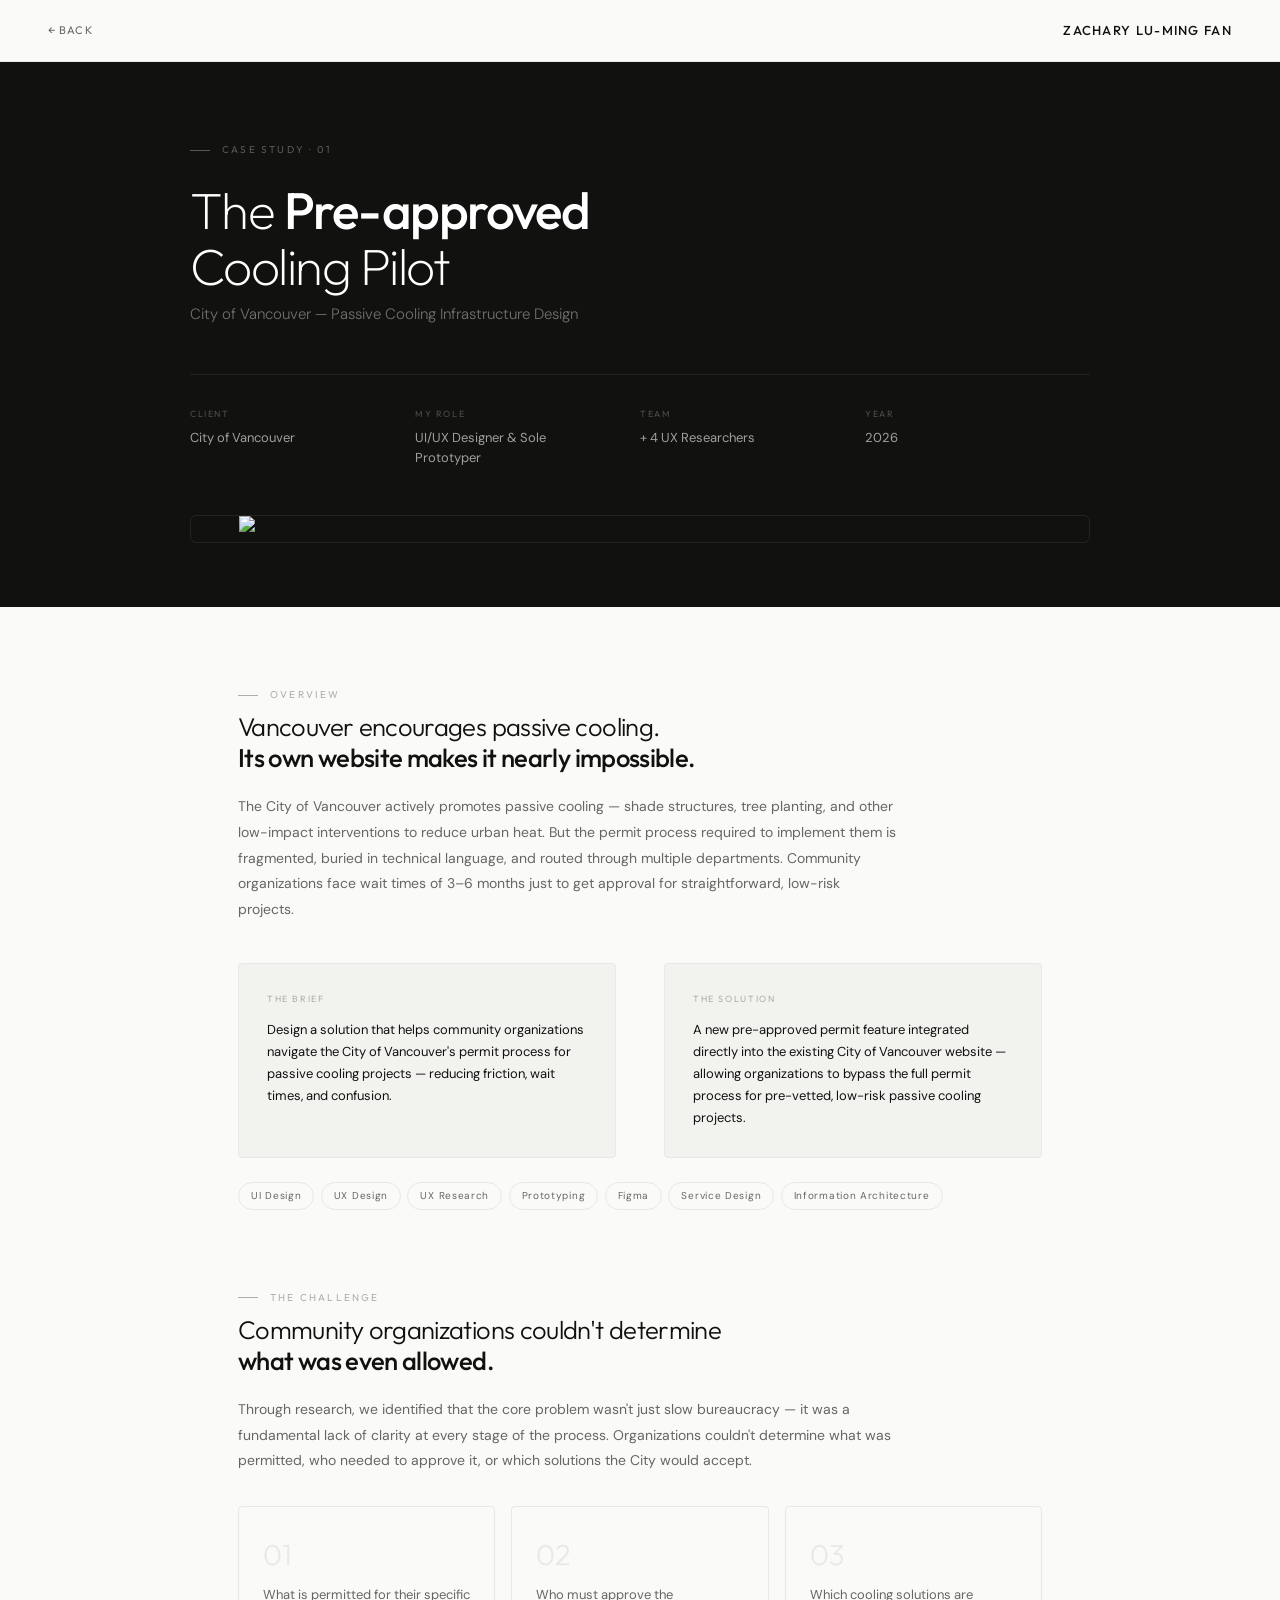
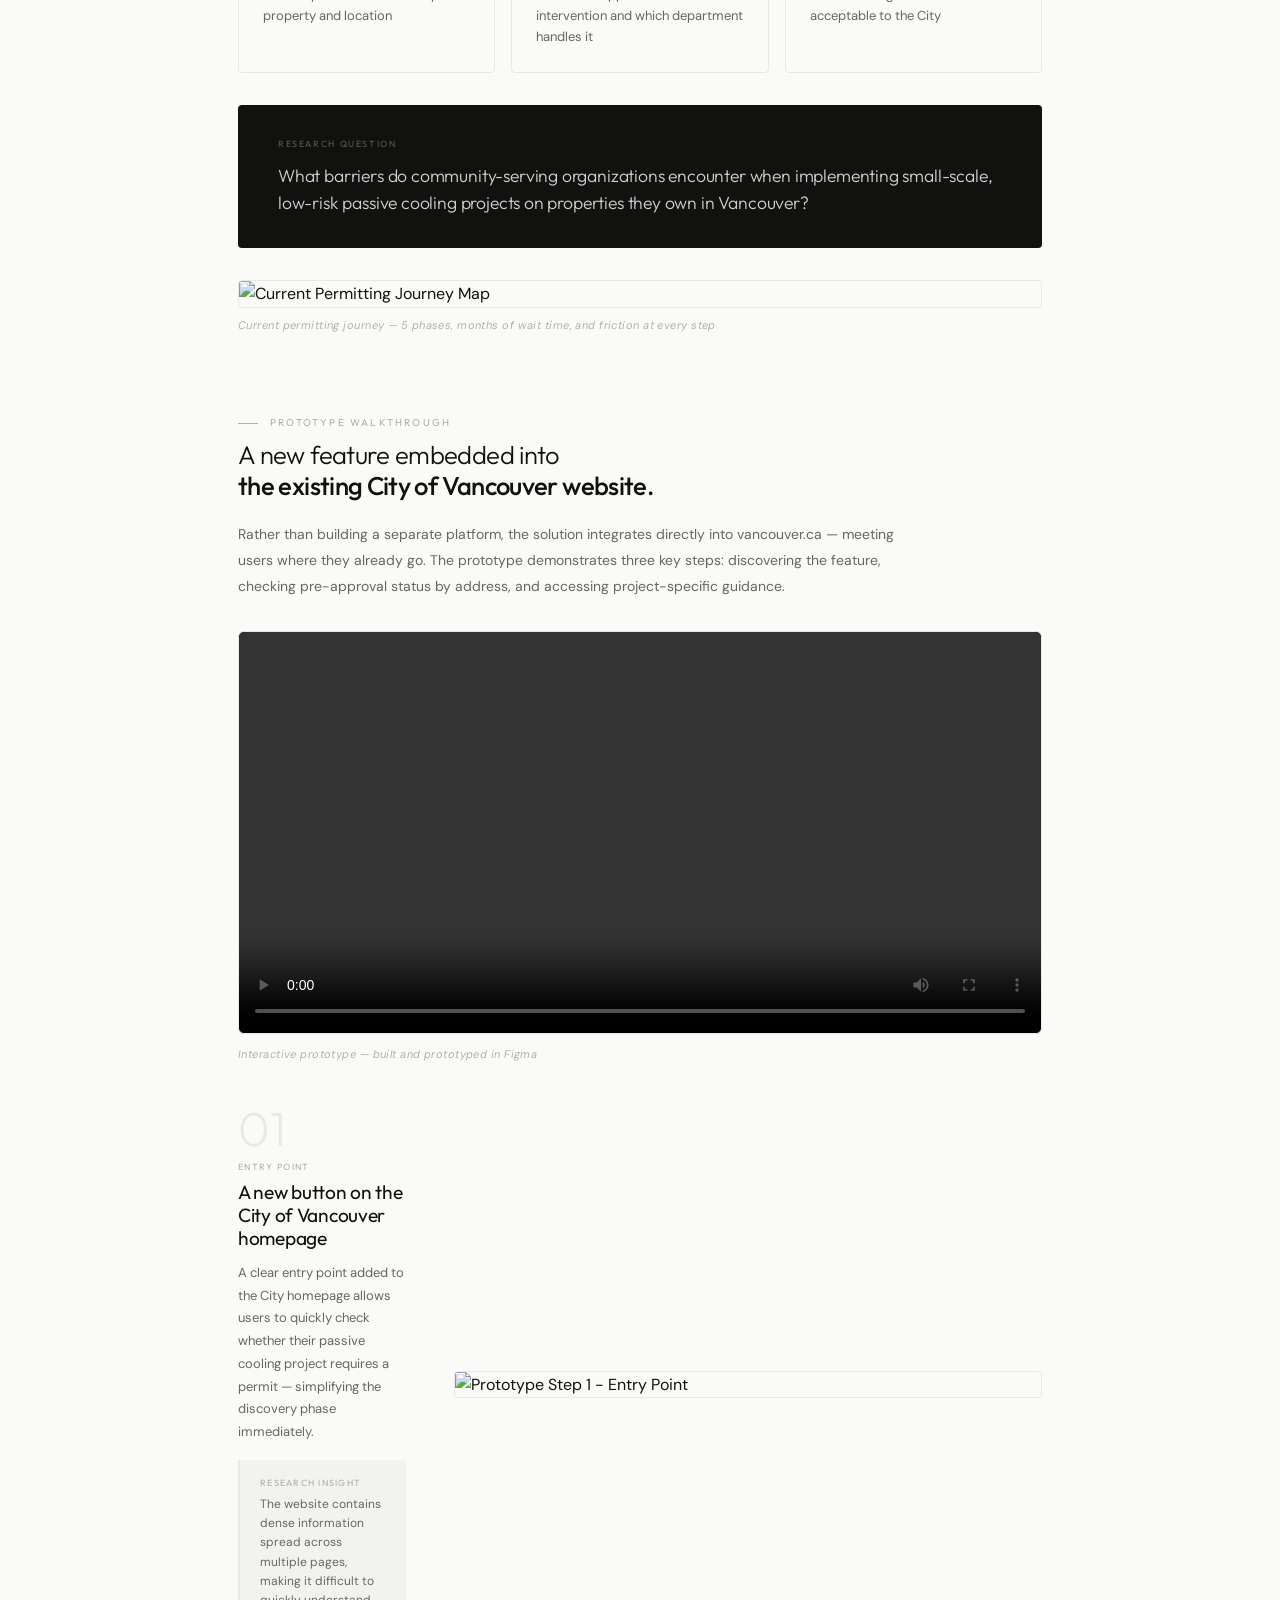
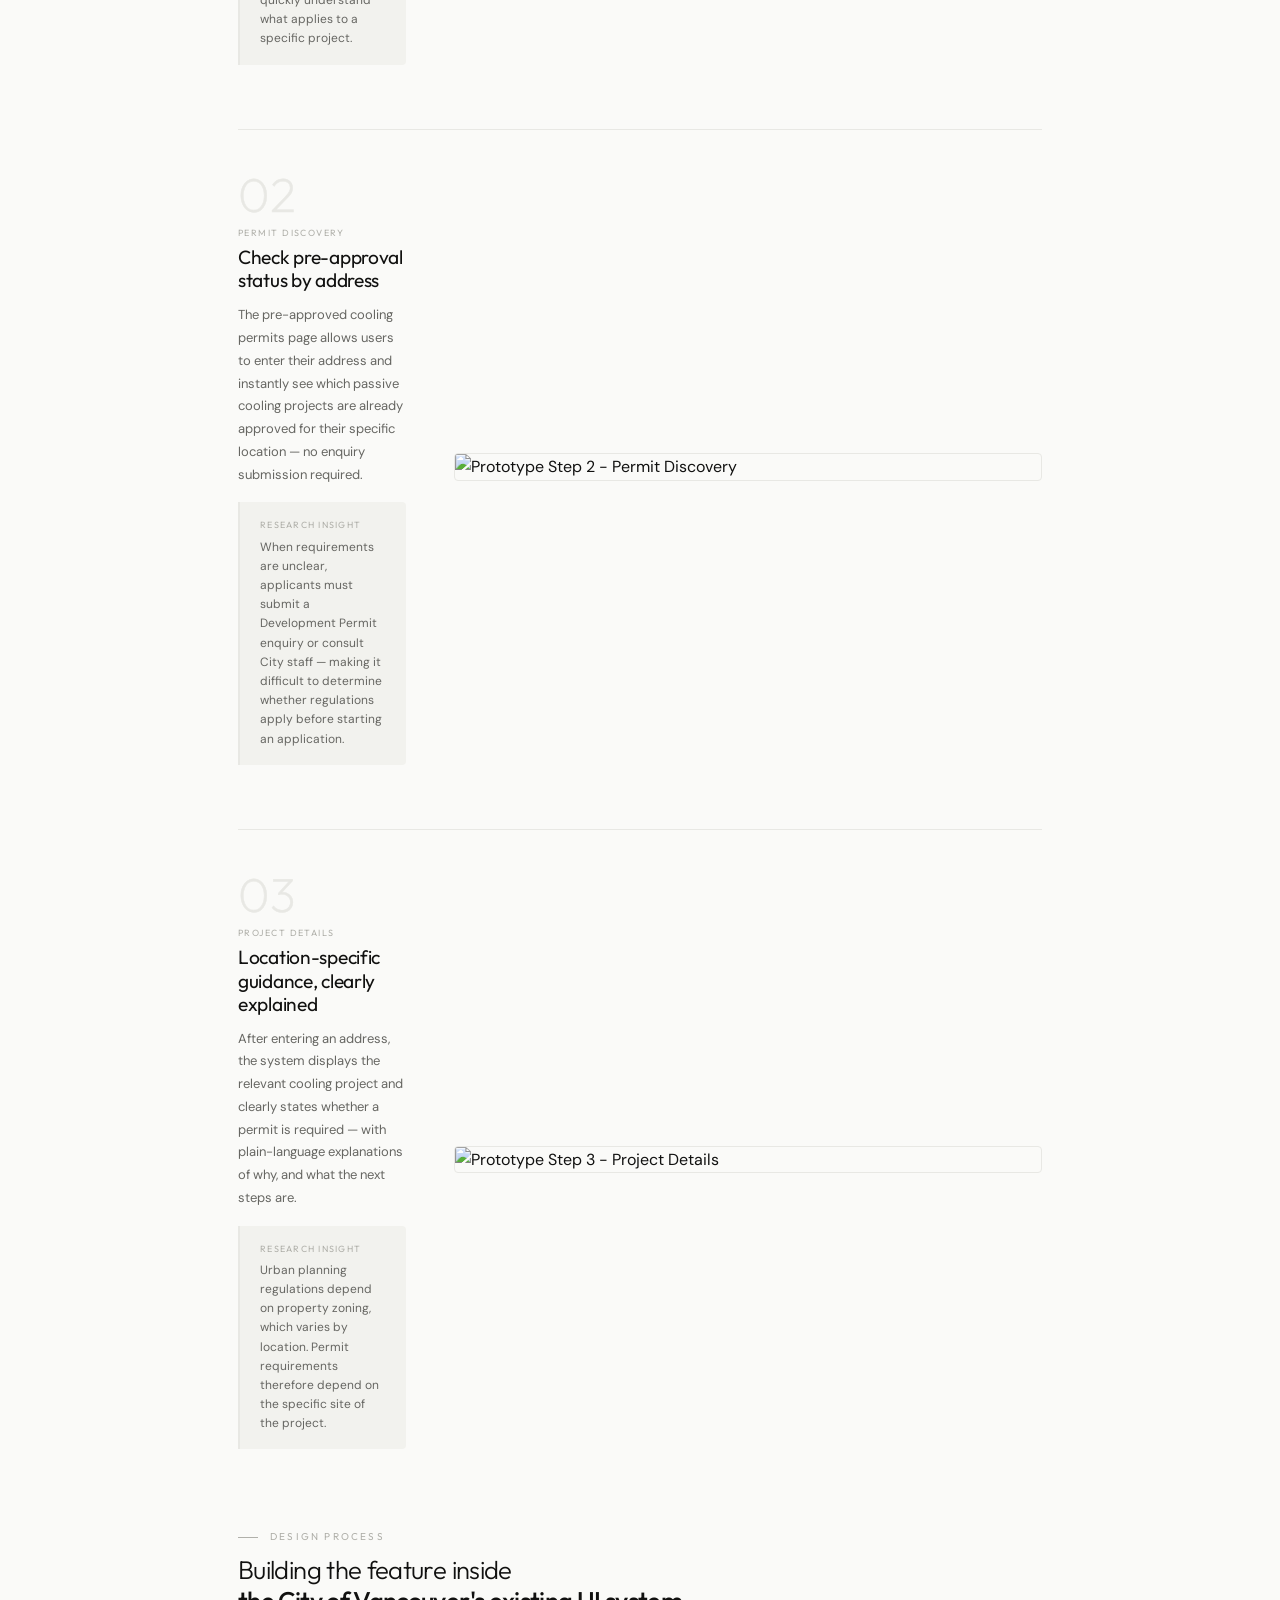
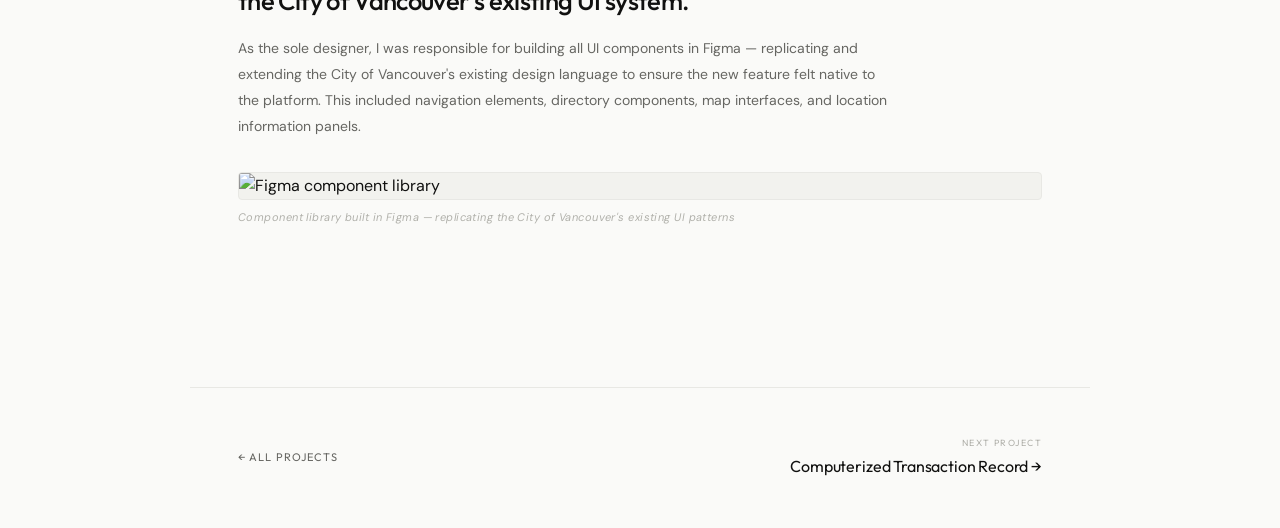
==== cov_case_study.html @ 3e01cb4d "Add files via upload" ====
<!DOCTYPE html>
<html lang="en">
<head>
<meta charset="UTF-8">
<meta name="referrer" content="strict-origin-when-cross-origin">
<meta name="viewport" content="width=device-width, initial-scale=1.0">
<title>Passive Cooling Infrastructure — Zachary Lu-Ming Fan</title>
<link href="https://fonts.googleapis.com/css2?family=Outfit:wght@200;300;400;500;600&family=DM+Sans:opsz,wght@9..40,300;9..40,400;9..40,500&display=swap" rel="stylesheet">

<style>
*, *::before, *::after { box-sizing: border-box; margin: 0; padding: 0; }
:root {
  --ink: #111110;
  --ink-60: #666662;
  --ink-30: #b0b0aa;
  --ink-10: #e8e8e4;
  --paper: #fafaf8;
  --paper-2: #f2f2ee;
}
html { scroll-behavior: smooth; }
body { font-family: 'DM Sans', sans-serif; background: var(--paper); color: var(--ink); line-height: 1.6; }

/* NAV */
nav {
  display: flex; align-items: center; justify-content: space-between;
  padding: 1.25rem 3rem; background: var(--paper);
  border-bottom: 0.5px solid var(--ink-10); position: sticky; top: 0; z-index: 100;
}
.nav-back {
  font-family: 'Outfit', sans-serif; font-size: 11px; font-weight: 400;
  letter-spacing: 0.1em; text-transform: uppercase; color: var(--ink-60);
  text-decoration: none; display: flex; align-items: center; gap: 0.5rem;
  transition: color 0.2s;
}
.nav-back:hover { color: var(--ink); }
.nav-name {
  font-family: 'Outfit', sans-serif; font-size: 13px; font-weight: 500;
  letter-spacing: 0.1em; text-transform: uppercase; color: var(--ink); text-decoration: none;
}

/* HERO */
.case-hero {
  background: var(--ink);
  padding: 5rem 3rem 4rem;
}
.case-hero-inner {
  max-width: 900px;
  margin: 0 auto;
}
.case-eyebrow {
  font-family: 'Outfit', sans-serif; font-size: 10px; font-weight: 400;
  letter-spacing: 0.22em; text-transform: uppercase; color: rgba(255,255,255,0.3);
  margin-bottom: 1.5rem; display: flex; align-items: center; gap: 0.75rem;
}
.case-eyebrow::before {
  content: ''; display: block; width: 20px; height: 0.5px; background: rgba(255,255,255,0.3);
}
.case-title {
  font-family: 'Outfit', sans-serif; font-size: clamp(2rem, 4vw, 3.2rem);
  font-weight: 200; line-height: 1.1; color: #fff; letter-spacing: -0.03em;
  margin-bottom: 0.5rem;
}
.case-title span { font-weight: 500; }
.case-subtitle {
  font-size: 15px; color: rgba(255,255,255,0.4); margin-bottom: 3rem; font-weight: 300;
}
.case-meta-grid {
  display: grid; grid-template-columns: repeat(4, 1fr);
  gap: 0; border-top: 0.5px solid rgba(255,255,255,0.08);
  padding-top: 2rem;
}
.case-meta-item { padding-right: 2rem; }
.case-meta-label {
  font-family: 'Outfit', sans-serif; font-size: 9px; letter-spacing: 0.18em;
  text-transform: uppercase; color: rgba(255,255,255,0.25); margin-bottom: 0.4rem;
}
.case-meta-value { font-size: 13px; color: rgba(255,255,255,0.6); line-height: 1.5; }

/* HERO IMAGE */
.case-hero-img {
  max-width: 900px; margin: 3rem auto 0;
  border-radius: 6px; overflow: hidden;
  border: 0.5px solid rgba(255,255,255,0.08);
}
.case-hero-img img {
  width: 100%; display: block;
}

/* CONTENT */
.case-content {
  max-width: 900px;
  margin: 0 auto;
  padding: 5rem 3rem;
}

/* SECTIONS */
.case-section { margin-bottom: 5rem; }

.section-label {
  font-family: 'Outfit', sans-serif; font-size: 10px; font-weight: 400;
  letter-spacing: 0.22em; text-transform: uppercase; color: var(--ink-30);
  margin-bottom: 0.6rem; display: flex; align-items: center; gap: 0.75rem;
}
.section-label::before {
  content: ''; display: block; width: 20px; height: 0.5px; background: var(--ink-30);
}

.section-heading {
  font-family: 'Outfit', sans-serif; font-size: 1.6rem; font-weight: 300;
  letter-spacing: -0.025em; color: var(--ink); margin-bottom: 1.25rem; line-height: 1.2;
}
.section-heading strong { font-weight: 500; }

.section-body {
  font-size: 14px; color: var(--ink-60); line-height: 1.85; max-width: 660px;
}

/* OVERVIEW GRID */
.overview-grid {
  display: grid; grid-template-columns: 1fr 1fr; gap: 3rem; margin-top: 2.5rem;
}
.overview-block {
  padding: 1.75rem; background: var(--paper-2);
  border-radius: 4px; border: 0.5px solid var(--ink-10);
}
.overview-block-label {
  font-family: 'Outfit', sans-serif; font-size: 9px; letter-spacing: 0.18em;
  text-transform: uppercase; color: var(--ink-30); margin-bottom: 0.75rem;
}
.overview-block-text { font-size: 13px; color: var(--ink); line-height: 1.7; }

/* FULL WIDTH IMAGE */
.full-img {
  width: 100%; border-radius: 4px;
  border: 0.5px solid var(--ink-10); display: block; margin-top: 2rem;
}

/* IMAGE CAPTION */
.img-caption {
  font-size: 11px; color: var(--ink-30); letter-spacing: 0.04em;
  margin-top: 0.6rem; font-style: italic;
}

/* CHALLENGE CALLOUTS */
.challenge-points {
  display: grid; grid-template-columns: repeat(3, 1fr);
  gap: 1rem; margin-top: 2rem;
}
.challenge-point {
  padding: 1.5rem; border: 0.5px solid var(--ink-10);
  border-radius: 4px; background: var(--paper);
}
.challenge-point-num {
  font-family: 'Outfit', sans-serif; font-size: 1.8rem; font-weight: 200;
  color: var(--ink-10); margin-bottom: 0.5rem; -webkit-text-stroke: 0.5px var(--ink-10);
}
.challenge-point-text { font-size: 13px; color: var(--ink-60); line-height: 1.6; }

/* RESEARCH QUESTION */
.research-q {
  background: var(--ink); color: white;
  padding: 2rem 2.5rem; border-radius: 4px; margin-top: 2rem;
}
.research-q-label {
  font-family: 'Outfit', sans-serif; font-size: 9px; letter-spacing: 0.18em;
  text-transform: uppercase; color: rgba(255,255,255,0.3); margin-bottom: 0.75rem;
}
.research-q-text {
  font-family: 'Outfit', sans-serif; font-size: 1.1rem; font-weight: 300;
  color: rgba(255,255,255,0.8); line-height: 1.5; letter-spacing: -0.01em;
}

/* VIDEO */
.video-wrap {
  margin-top: 2rem; border-radius: 6px; overflow: hidden;
  border: 0.5px solid var(--ink-10); background: #000;
}
.video-wrap video {
  width: 100%; display: block; max-height: 560px;
}

/* PROTOTYPE STEPS */
.proto-steps { display: flex; flex-direction: column; gap: 4rem; margin-top: 2.5rem; }
.proto-step {
  display: grid; grid-template-columns: 1fr 3.5fr; gap: 3rem; align-items: center;
  padding-top: 2.5rem; border-top: 0.5px solid var(--ink-10);
}
.proto-step:first-child { border-top: none; padding-top: 0; }
.proto-step-num {
  font-family: 'Outfit', sans-serif; font-size: 3rem; font-weight: 200;
  color: var(--ink-10); -webkit-text-stroke: 0.5px var(--ink-10); line-height: 1;
  margin-bottom: 0.5rem;
}
.proto-step-label {
  font-family: 'Outfit', sans-serif; font-size: 9px; letter-spacing: 0.16em;
  text-transform: uppercase; color: var(--ink-30); margin-bottom: 0.4rem;
}
.proto-step-title {
  font-family: 'Outfit', sans-serif; font-size: 1.2rem; font-weight: 400;
  color: var(--ink); letter-spacing: -0.015em; margin-bottom: 0.75rem; line-height: 1.2;
}
.proto-step-text { font-size: 13px; color: var(--ink-60); line-height: 1.75; margin-bottom: 1rem; }
.insight-box {
  padding: 1rem 1.25rem; background: var(--paper-2);
  border-left: 2px solid var(--ink-10); border-radius: 0 4px 4px 0;
}
.insight-label {
  font-family: 'Outfit', sans-serif; font-size: 9px; letter-spacing: 0.14em;
  text-transform: uppercase; color: var(--ink-30); margin-bottom: 0.3rem;
}
.insight-text { font-size: 12px; color: var(--ink-60); line-height: 1.6; }
.proto-step-img { width: 100%; border-radius: 4px; border: 0.5px solid var(--ink-10); display: block; }

/* FIGMA */
.figma-wrap {
  margin-top: 2rem; border-radius: 4px; overflow: hidden;
  border: 0.5px solid var(--ink-10); background: var(--paper-2);
}
.figma-wrap img { width: 100%; display: block; }

/* TAGS */
.case-tags {
  display: flex; flex-wrap: wrap; gap: 0.4rem; margin-top: 1.5rem;
}
.case-tag {
  font-size: 10px; letter-spacing: 0.07em; padding: 0.3rem 0.75rem;
  border: 0.5px solid var(--ink-10); border-radius: 2rem; color: var(--ink-60);
}

/* BOTTOM NAV */
.case-bottom-nav {
  border-top: 0.5px solid var(--ink-10);
  padding: 3rem;
  display: flex; align-items: center; justify-content: space-between;
  max-width: 900px; margin: 0 auto;
}
.back-link {
  font-family: 'Outfit', sans-serif; font-size: 11px; letter-spacing: 0.1em;
  text-transform: uppercase; color: var(--ink-60); text-decoration: none;
  display: flex; align-items: center; gap: 0.5rem; transition: color 0.2s;
}
.back-link:hover { color: var(--ink); }
.next-project {
  display: flex; flex-direction: column; align-items: flex-end; gap: 0.25rem;
  text-decoration: none;
}
.next-label {
  font-family: 'Outfit', sans-serif; font-size: 9px; letter-spacing: 0.16em;
  text-transform: uppercase; color: var(--ink-30);
}
.next-title {
  font-family: 'Outfit', sans-serif; font-size: 1rem; font-weight: 400;
  letter-spacing: -0.01em; color: var(--ink); transition: opacity 0.2s;
}
.next-project:hover .next-title { opacity: 0.6; }

@keyframes fadeUp {
  from { opacity: 0; transform: translateY(14px); }
  to { opacity: 1; transform: translateY(0); }
}
.case-hero-inner { animation: fadeUp 0.5s ease both; }
.case-hero-img   { animation: fadeUp 0.5s 0.1s ease both; }

@media (max-width: 768px) {
  nav { padding: 1rem 1.5rem; }
  .case-hero { padding: 3rem 1.5rem 2.5rem; }
  .case-meta-grid { grid-template-columns: 1fr 1fr; gap: 1.5rem; }
  .case-content { padding: 3rem 1.5rem; }
  .overview-grid { grid-template-columns: 1fr; gap: 1rem; }
  .challenge-points { grid-template-columns: 1fr; }
  .proto-step { grid-template-columns: 1fr; }
  .case-bottom-nav { padding: 2rem 1.5rem; flex-direction: column; gap: 1.5rem; align-items: flex-start; }
}

</style>
</head>

<body>

<nav>
  <a class="nav-back" href="index.html">← Back</a>
  <a class="nav-name" href="index.html">Zachary Lu-Ming Fan</a>
</nav>

<!-- HERO -->
<div class="case-hero">
  <div class="case-hero-inner">
    <div class="case-eyebrow">Case Study · 01</div>
    <h1 class="case-title">The <span>Pre-approved</span><br>Cooling Pilot</h1>
    <p class="case-subtitle">City of Vancouver — Passive Cooling Infrastructure Design</p>
    <div class="case-meta-grid">
      <div class="case-meta-item">
        <div class="case-meta-label">Client</div>
        <div class="case-meta-value">City of Vancouver</div>
      </div>
      <div class="case-meta-item">
        <div class="case-meta-label">My Role</div>
        <div class="case-meta-value">UI/UX Designer &amp; Sole Prototyper</div>
      </div>
      <div class="case-meta-item">
        <div class="case-meta-label">Team</div>
        <div class="case-meta-value">+ 4 UX Researchers</div>
      </div>
      <div class="case-meta-item">
        <div class="case-meta-label">Year</div>
        <div class="case-meta-value">2026</div>
      </div>
    </div>
  </div>
  <div class="case-hero-img" style="max-width:900px;margin:3rem auto 0;padding:0 3rem;">
    <img src="COV Slide 1 Opening slide.png" alt="The Pre-approved Cooling Pilot">
  </div>
</div>

<!-- CONTENT -->
<div class="case-content">

  <!-- OVERVIEW -->
  <div class="case-section">
    <div class="section-label">Overview</div>
    <h2 class="section-heading">Vancouver encourages passive cooling.<br><strong>Its own website makes it nearly impossible.</strong></h2>
    <p class="section-body">The City of Vancouver actively promotes passive cooling — shade structures, tree planting, and other low-impact interventions to reduce urban heat. But the permit process required to implement them is fragmented, buried in technical language, and routed through multiple departments. Community organizations face wait times of 3–6 months just to get approval for straightforward, low-risk projects.</p>
    <div class="overview-grid">
      <div class="overview-block">
        <div class="overview-block-label">The Brief</div>
        <div class="overview-block-text">Design a solution that helps community organizations navigate the City of Vancouver's permit process for passive cooling projects — reducing friction, wait times, and confusion.</div>
      </div>
      <div class="overview-block">
        <div class="overview-block-label">The Solution</div>
        <div class="overview-block-text">A new pre-approved permit feature integrated directly into the existing City of Vancouver website — allowing organizations to bypass the full permit process for pre-vetted, low-risk passive cooling projects.</div>
      </div>
    </div>
    <div class="case-tags">
      <span class="case-tag">UI Design</span>
      <span class="case-tag">UX Design</span>
      <span class="case-tag">UX Research</span>
      <span class="case-tag">Prototyping</span>
      <span class="case-tag">Figma</span>
      <span class="case-tag">Service Design</span>
      <span class="case-tag">Information Architecture</span>
    </div>
  </div>

  <!-- THE CHALLENGE -->
  <div class="case-section">
    <div class="section-label">The Challenge</div>
    <h2 class="section-heading">Community organizations couldn't determine<br><strong>what was even allowed.</strong></h2>
    <p class="section-body">Through research, we identified that the core problem wasn't just slow bureaucracy — it was a fundamental lack of clarity at every stage of the process. Organizations couldn't determine what was permitted, who needed to approve it, or which solutions the City would accept.</p>
    <div class="challenge-points">
      <div class="challenge-point">
        <div class="challenge-point-num">01</div>
        <div class="challenge-point-text">What is permitted for their specific property and location</div>
      </div>
      <div class="challenge-point">
        <div class="challenge-point-num">02</div>
        <div class="challenge-point-text">Who must approve the intervention and which department handles it</div>
      </div>
      <div class="challenge-point">
        <div class="challenge-point-num">03</div>
        <div class="challenge-point-text">Which cooling solutions are acceptable to the City</div>
      </div>
    </div>
    <div class="research-q">
      <div class="research-q-label">Research Question</div>
      <div class="research-q-text">What barriers do community-serving organizations encounter when implementing small-scale, low-risk passive cooling projects on properties they own in Vancouver?</div>
    </div>
    <img class="full-img" src="COV Slide 4 Current Permitting Journey.png" alt="Current Permitting Journey Map">
    <div class="img-caption">Current permitting journey — 5 phases, months of wait time, and friction at every step</div>
  </div>

  <!-- THE PROTOTYPE -->
  <div class="case-section">
    <div class="section-label">Prototype Walkthrough</div>
    <h2 class="section-heading">A new feature embedded into<br><strong>the existing City of Vancouver website.</strong></h2>
    <p class="section-body">Rather than building a separate platform, the solution integrates directly into vancouver.ca — meeting users where they already go. The prototype demonstrates three key steps: discovering the feature, checking pre-approval status by address, and accessing project-specific guidance.</p>
    
      <!-- <div class="video-wrap">
        <iframe width="100%" height="500" src="https://www.youtube.com/embed/6tB-YWvu--Q?si=wEuU32ma7LL2cwFe&controls=0" title="YouTube video player" frameborder="0" allow="accelerometer; autoplay; clipboard-write; encrypted-media; gyroscope; picture-in-picture; web-share" referrerpolicy="strict-origin-when-cross-origin" allowfullscreen></iframe>
      </div> -->

      <div class="video-wrap">
        <video controls width="100%" style="border-radius: 6px; display: block;">
          <source src="passive_cooling_prototype.mp4" type="video/mp4">
        </video>
      </div>

    <div class="img-caption" style="margin-top:0.75rem;">Interactive prototype — built and prototyped in Figma</div>

    <div class="proto-steps">
      <div class="proto-step">
        <div>
          <div class="proto-step-num">01</div>
          <div class="proto-step-label">Entry Point</div>
          <div class="proto-step-title">A new button on the City of Vancouver homepage</div>
          <p class="proto-step-text">A clear entry point added to the City homepage allows users to quickly check whether their passive cooling project requires a permit — simplifying the discovery phase immediately.</p>
          <div class="insight-box">
            <div class="insight-label">Research Insight</div>
            <div class="insight-text">The website contains dense information spread across multiple pages, making it difficult to quickly understand what applies to a specific project.</div>
          </div>
        </div>
        <img class="proto-step-img" src="COV Slide 5 Prototype Landing Page.png" alt="Prototype Step 1 - Entry Point">
      </div>

      <div class="proto-step">
        <div>
          <div class="proto-step-num">02</div>
          <div class="proto-step-label">Permit Discovery</div>
          <div class="proto-step-title">Check pre-approval status by address</div>
          <p class="proto-step-text">The pre-approved cooling permits page allows users to enter their address and instantly see which passive cooling projects are already approved for their specific location — no enquiry submission required.</p>
          <div class="insight-box">
            <div class="insight-label">Research Insight</div>
            <div class="insight-text">When requirements are unclear, applicants must submit a Development Permit enquiry or consult City staff — making it difficult to determine whether regulations apply before starting an application.</div>
          </div>
        </div>
        <img class="proto-step-img" src="COV Slide 6 Prototype Permit Pre-approval Page.png" alt="Prototype Step 2 - Permit Discovery">
      </div>

      <div class="proto-step">
        <div>
          <div class="proto-step-num">03</div>
          <div class="proto-step-label">Project Details</div>
          <div class="proto-step-title">Location-specific guidance, clearly explained</div>
          <p class="proto-step-text">After entering an address, the system displays the relevant cooling project and clearly states whether a permit is required — with plain-language explanations of why, and what the next steps are.</p>
          <div class="insight-box">
            <div class="insight-label">Research Insight</div>
            <div class="insight-text">Urban planning regulations depend on property zoning, which varies by location. Permit requirements therefore depend on the specific site of the project.</div>
          </div>
        </div>
        <img class="proto-step-img" src="COV Slide 7 Prototype 8.png" alt="Prototype Step 3 - Project Details">
      </div>

    </div>
  </div>

  <!-- DESIGN PROCESS -->
  <div class="case-section">
    <div class="section-label">Design Process</div>
    <h2 class="section-heading">Building the feature inside<br><strong>the City of Vancouver's existing UI system.</strong></h2>
    <p class="section-body">As the sole designer, I was responsible for building all UI components in Figma — replicating and extending the City of Vancouver's existing design language to ensure the new feature felt native to the platform. This included navigation elements, directory components, map interfaces, and location information panels.</p>
    <div class="figma-wrap">
      <img src="COV Prototype Components on FIGMA.png" alt="Figma component library">
    </div>
    <div class="img-caption">Component library built in Figma — replicating the City of Vancouver's existing UI patterns</div>
  </div>

</div>

<!-- BOTTOM NAV -->
<div class="case-bottom-nav">
  <a class="back-link" href="index.html">← All projects</a>
  <a class="next-project" href="ctr_case_study.html">
    <span class="next-label">Next project</span>
    <span class="next-title">Computerized Transaction Record →</span>
  </a>
</div>

</body>
</html>
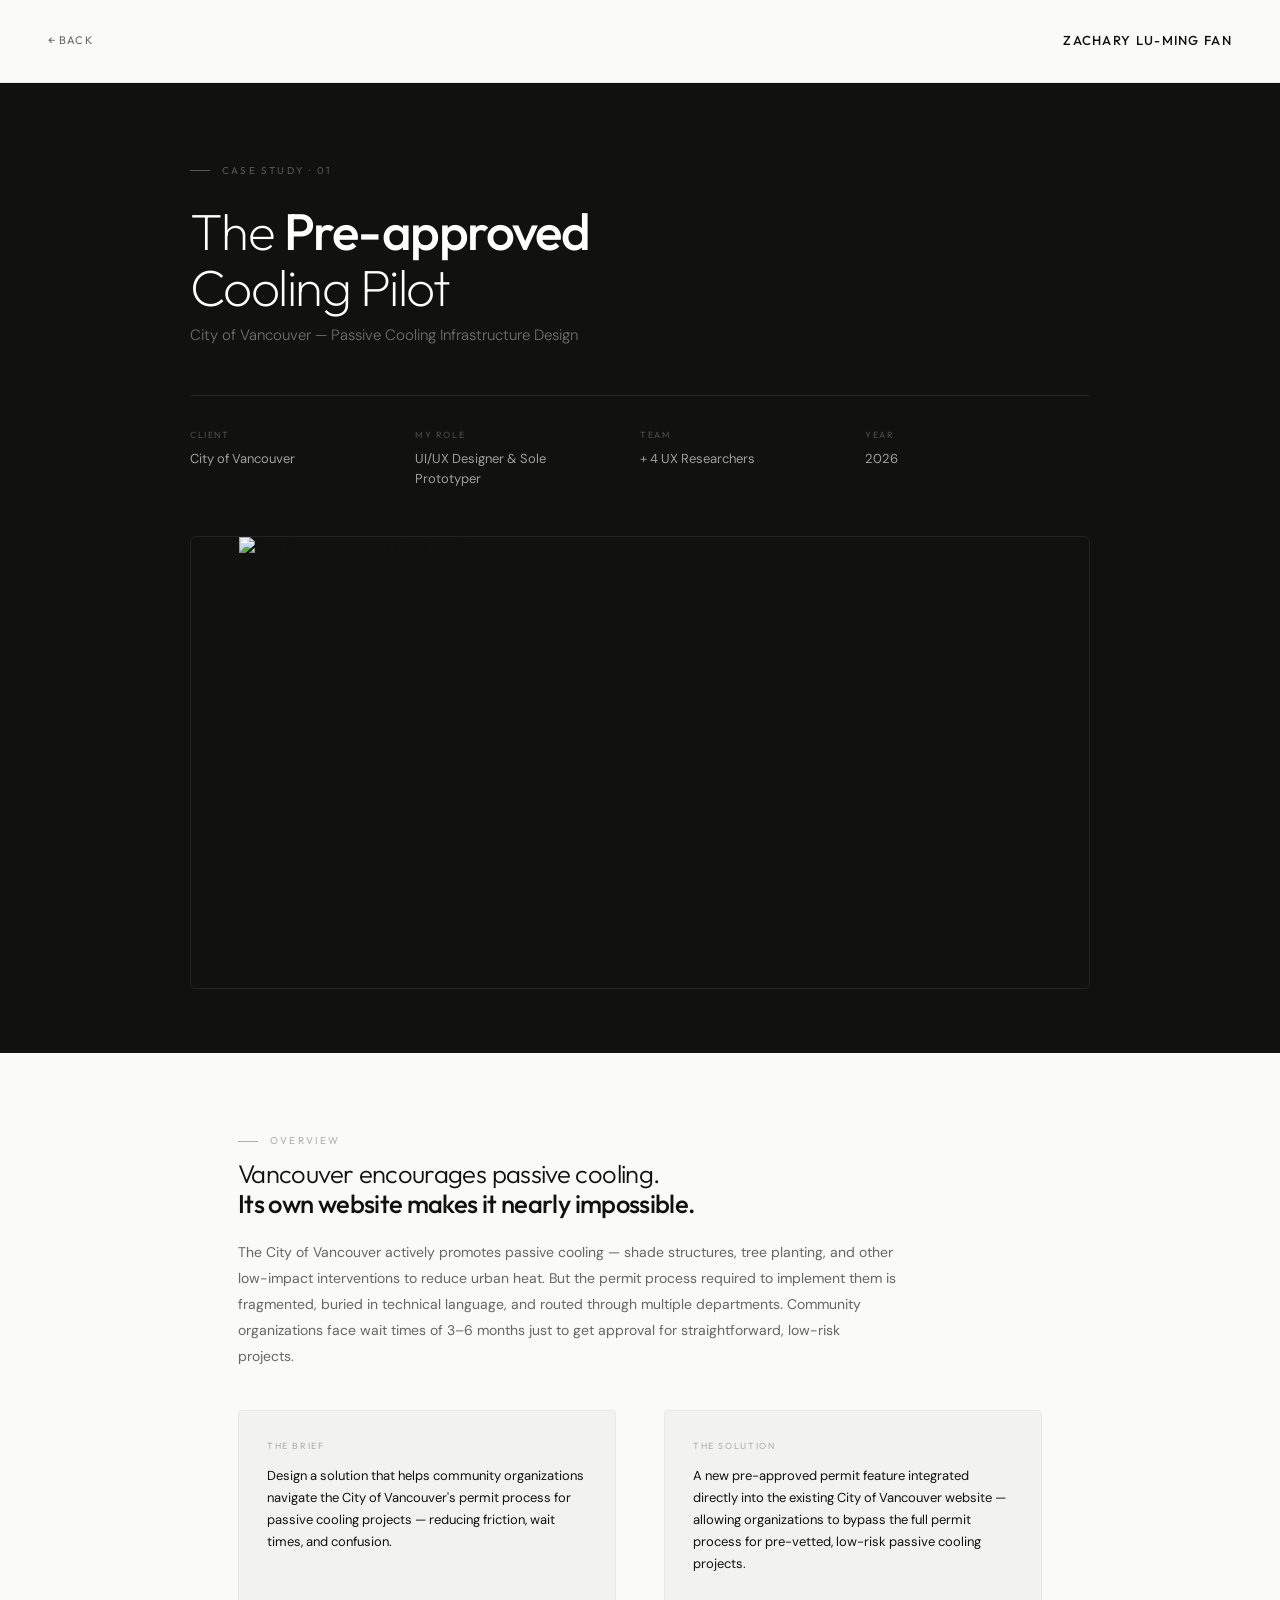
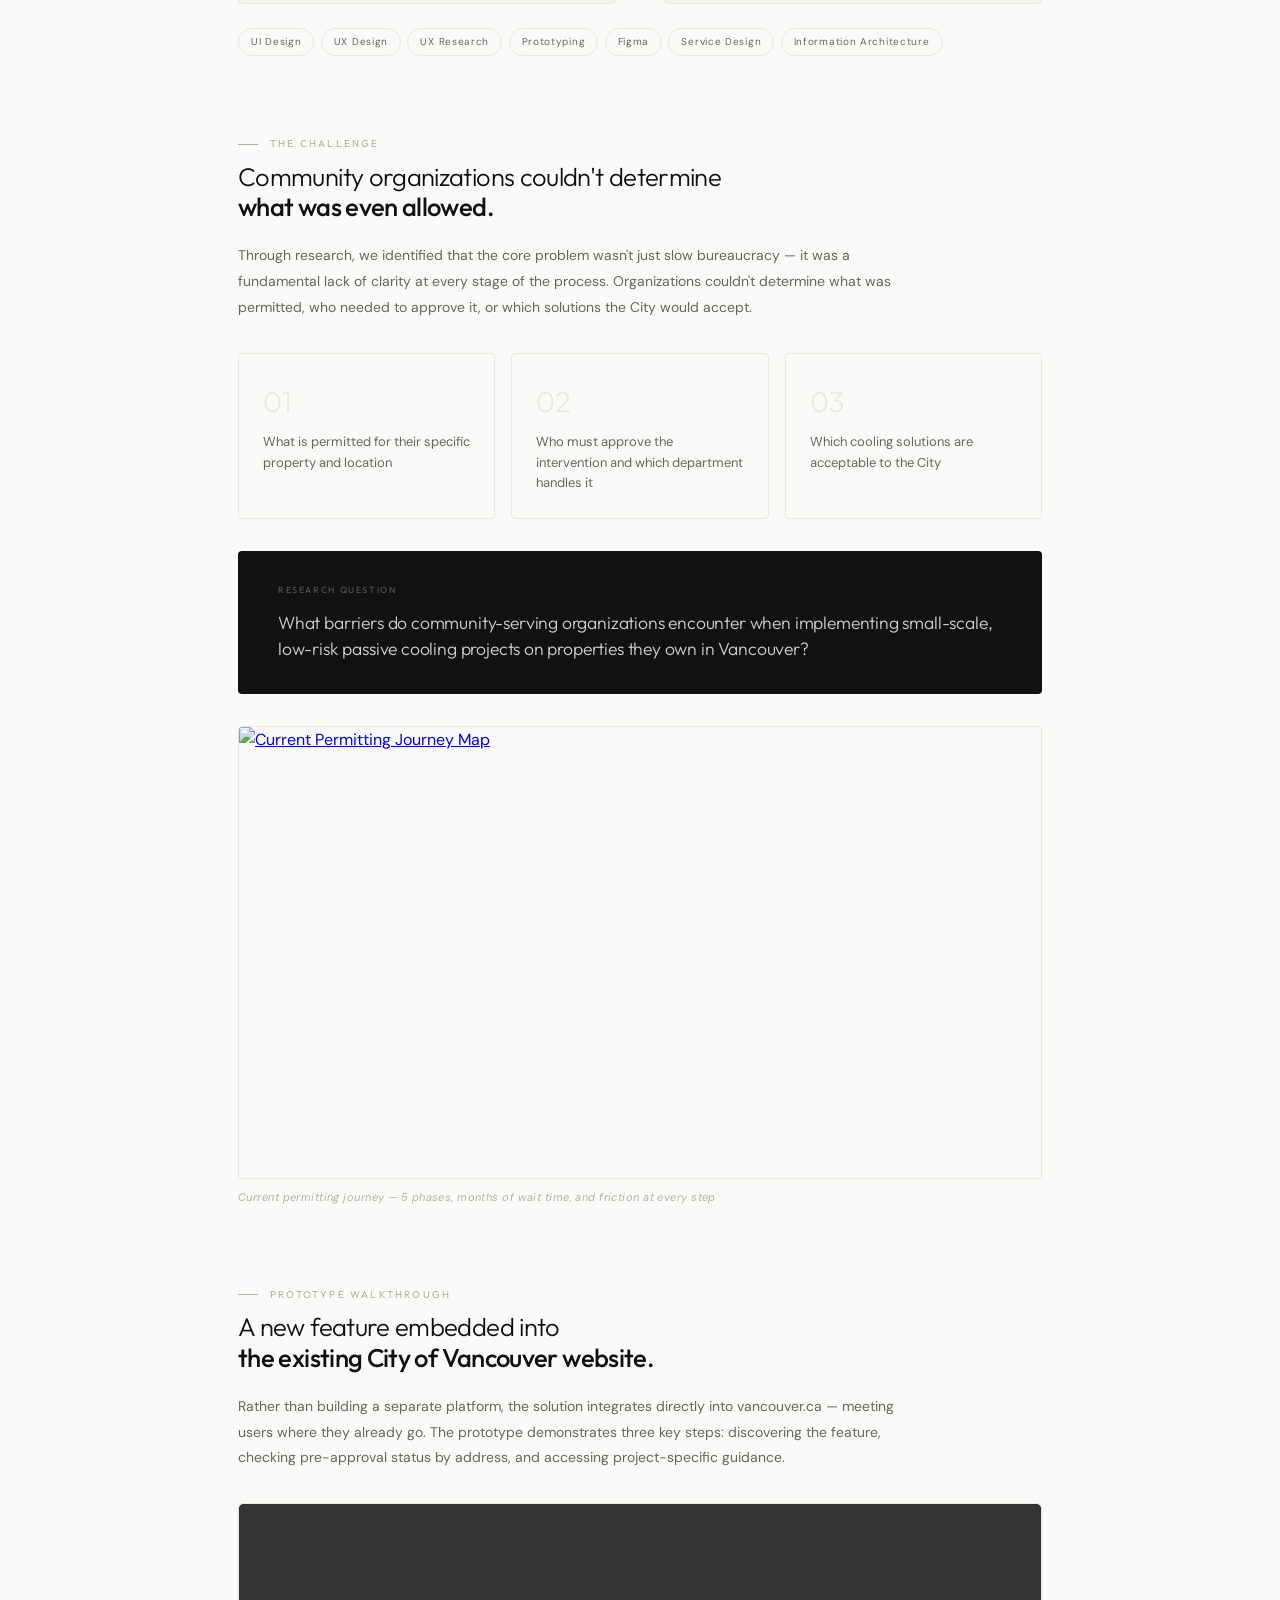
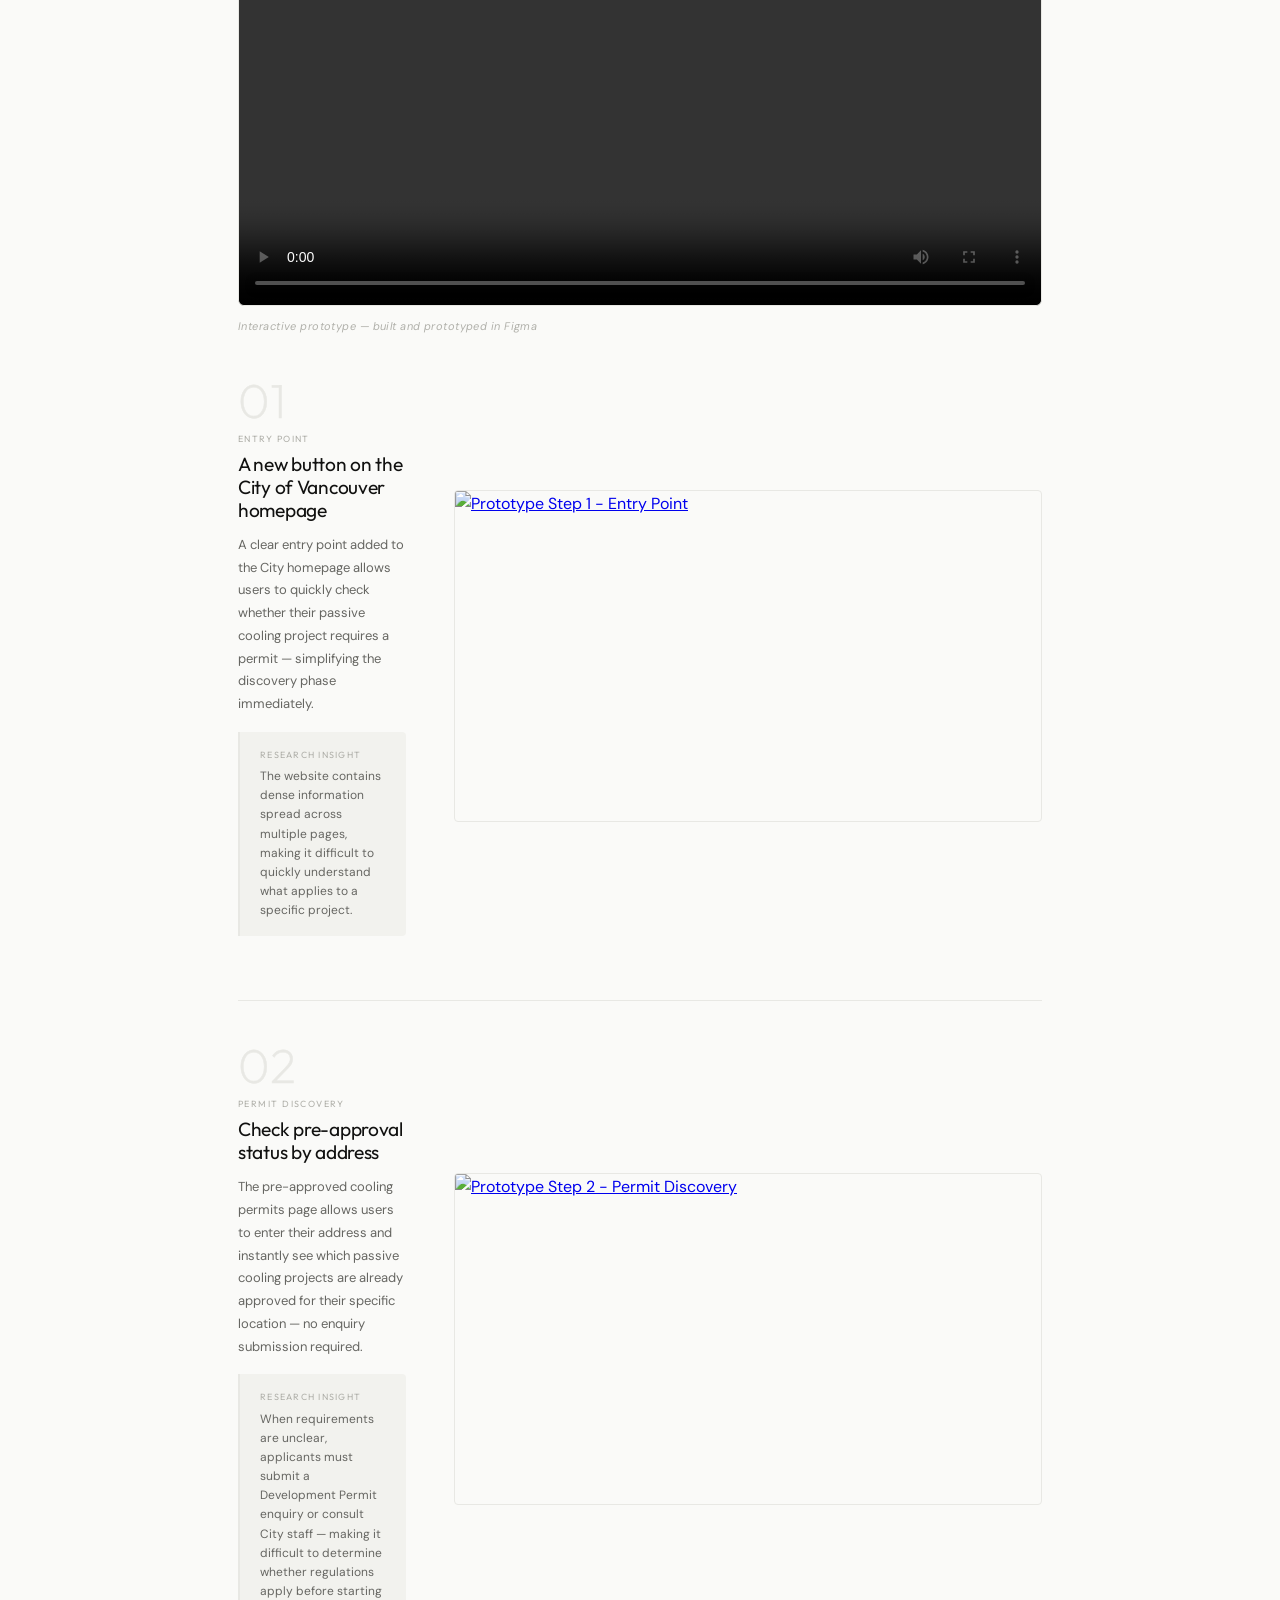
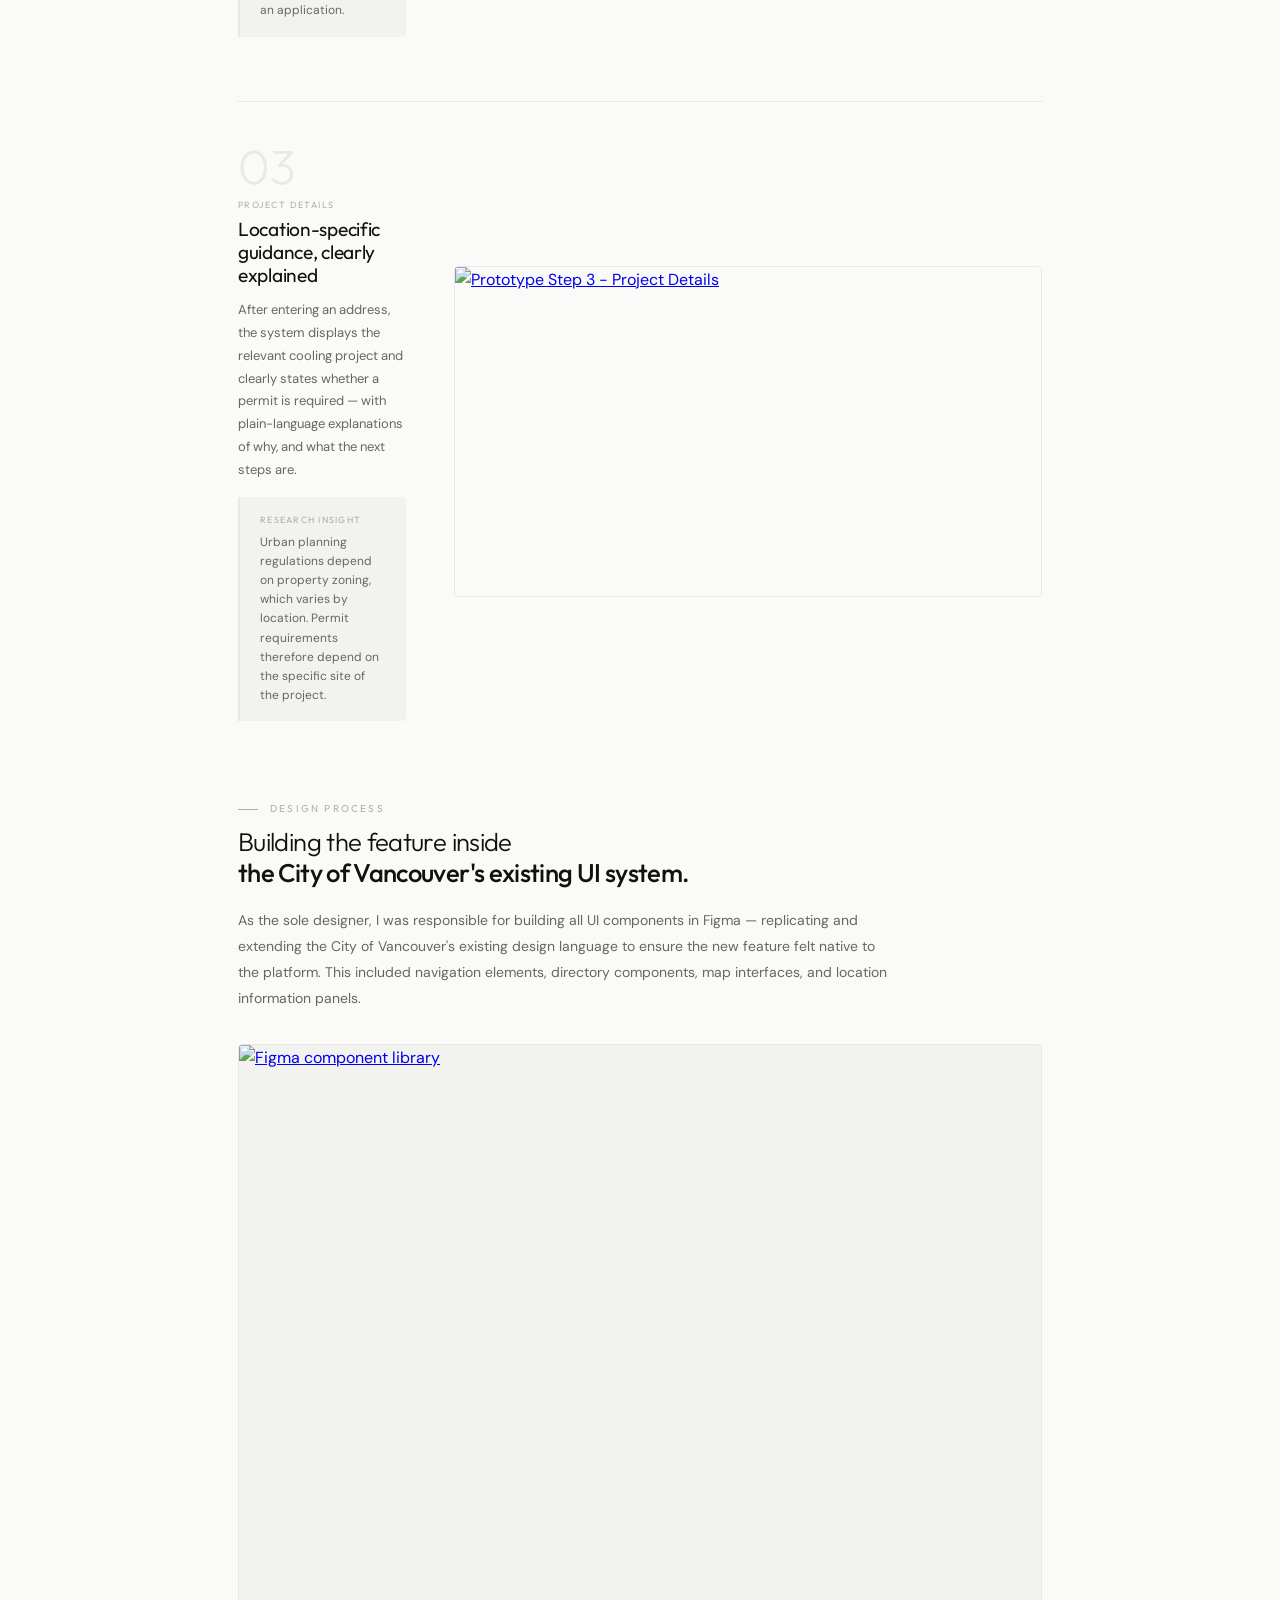
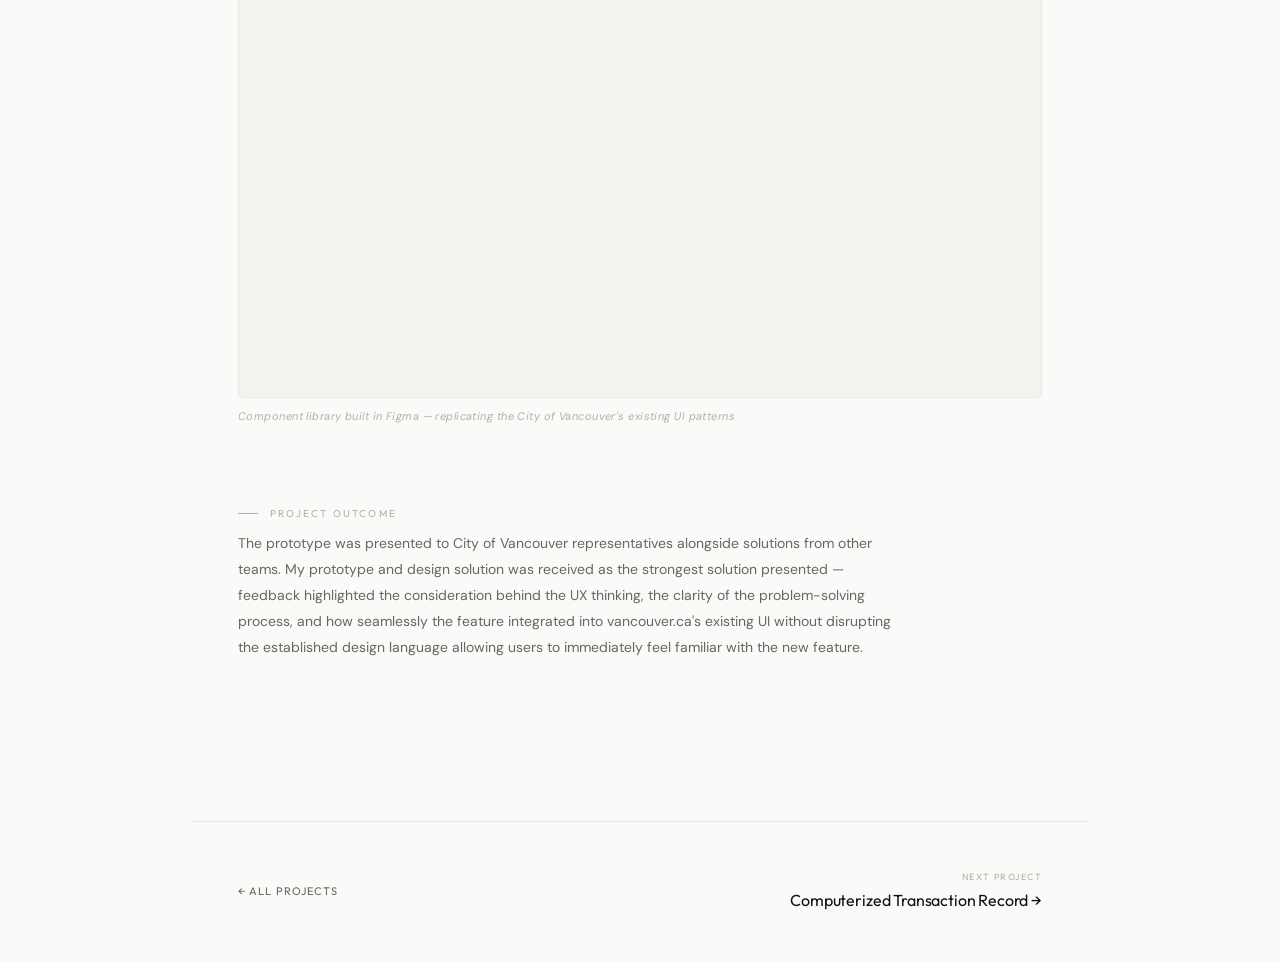
==== commit 4034426d: "Add Project Outcome section to COV case study Co-Authored-By: Claude Opus 5.5 <noreply@anthropic.com" ====
--- a/cov_case_study.html
+++ b/cov_case_study.html
@@ -5,80 +5,24 @@
 <meta name="referrer" content="strict-origin-when-cross-origin">
 <meta name="viewport" content="width=device-width, initial-scale=1.0">
 <title>Passive Cooling Infrastructure — Zachary Lu-Ming Fan</title>
+<meta name="description" content="City of Vancouver — redesigning a fragmented government permit process into a streamlined, pre-approved pathway for passive cooling infrastructure.">
+<link rel="icon" type="image/svg+xml" href="favicon.svg">
+<meta property="og:type" content="article">
+<meta property="og:title" content="Passive Cooling Infrastructure — Zachary Lu-Ming Fan">
+<meta property="og:description" content="City of Vancouver — redesigning a fragmented government permit process into a streamlined, pre-approved pathway for passive cooling infrastructure.">
+<meta property="og:url" content="https://zachfan-96.github.io/cov_case_study.html">
+<meta property="og:image" content="https://zachfan-96.github.io/portfolio-cov.png">
+<meta name="twitter:card" content="summary_large_image">
+<meta name="twitter:title" content="Passive Cooling Infrastructure — Zachary Lu-Ming Fan">
+<meta name="twitter:description" content="City of Vancouver — redesigning a fragmented government permit process into a streamlined, pre-approved pathway.">
+<meta name="twitter:image" content="https://zachfan-96.github.io/portfolio-cov.png">
 <link href="https://fonts.googleapis.com/css2?family=Outfit:wght@200;300;400;500;600&family=DM+Sans:opsz,wght@9..40,300;9..40,400;9..40,500&display=swap" rel="stylesheet">
+<link rel="stylesheet" href="styles.css">
 
 <style>
-*, *::before, *::after { box-sizing: border-box; margin: 0; padding: 0; }
-:root {
-  --ink: #111110;
-  --ink-60: #666662;
-  --ink-30: #b0b0aa;
-  --ink-10: #e8e8e4;
-  --paper: #fafaf8;
-  --paper-2: #f2f2ee;
-}
-html { scroll-behavior: smooth; }
-body { font-family: 'DM Sans', sans-serif; background: var(--paper); color: var(--ink); line-height: 1.6; }
-
-/* NAV */
-nav {
-  display: flex; align-items: center; justify-content: space-between;
-  padding: 1.25rem 3rem; background: var(--paper);
-  border-bottom: 0.5px solid var(--ink-10); position: sticky; top: 0; z-index: 100;
-}
-.nav-back {
-  font-family: 'Outfit', sans-serif; font-size: 11px; font-weight: 400;
-  letter-spacing: 0.1em; text-transform: uppercase; color: var(--ink-60);
-  text-decoration: none; display: flex; align-items: center; gap: 0.5rem;
-  transition: color 0.2s;
-}
-.nav-back:hover { color: var(--ink); }
-.nav-name {
-  font-family: 'Outfit', sans-serif; font-size: 13px; font-weight: 500;
-  letter-spacing: 0.1em; text-transform: uppercase; color: var(--ink); text-decoration: none;
-}
-
-/* HERO */
-.case-hero {
-  background: var(--ink);
-  padding: 5rem 3rem 4rem;
-}
-.case-hero-inner {
-  max-width: 900px;
-  margin: 0 auto;
-}
-.case-eyebrow {
-  font-family: 'Outfit', sans-serif; font-size: 10px; font-weight: 400;
-  letter-spacing: 0.22em; text-transform: uppercase; color: rgba(255,255,255,0.3);
-  margin-bottom: 1.5rem; display: flex; align-items: center; gap: 0.75rem;
-}
-.case-eyebrow::before {
-  content: ''; display: block; width: 20px; height: 0.5px; background: rgba(255,255,255,0.3);
-}
-.case-title {
-  font-family: 'Outfit', sans-serif; font-size: clamp(2rem, 4vw, 3.2rem);
-  font-weight: 200; line-height: 1.1; color: #fff; letter-spacing: -0.03em;
-  margin-bottom: 0.5rem;
-}
-.case-title span { font-weight: 500; }
-.case-subtitle {
-  font-size: 15px; color: rgba(255,255,255,0.4); margin-bottom: 3rem; font-weight: 300;
-}
-.case-meta-grid {
-  display: grid; grid-template-columns: repeat(4, 1fr);
-  gap: 0; border-top: 0.5px solid rgba(255,255,255,0.08);
-  padding-top: 2rem;
-}
-.case-meta-item { padding-right: 2rem; }
-.case-meta-label {
-  font-family: 'Outfit', sans-serif; font-size: 9px; letter-spacing: 0.18em;
-  text-transform: uppercase; color: rgba(255,255,255,0.25); margin-bottom: 0.4rem;
-}
-.case-meta-value { font-size: 13px; color: rgba(255,255,255,0.6); line-height: 1.5; }
-
 /* HERO IMAGE */
 .case-hero-img {
-  max-width: 900px; margin: 3rem auto 0;
+  max-width: 900px; margin: 3rem auto 0; padding: 0 3rem;
   border-radius: 6px; overflow: hidden;
   border: 0.5px solid rgba(255,255,255,0.08);
 }
@@ -96,49 +40,9 @@
 /* SECTIONS */
 .case-section { margin-bottom: 5rem; }
 
-.section-label {
-  font-family: 'Outfit', sans-serif; font-size: 10px; font-weight: 400;
-  letter-spacing: 0.22em; text-transform: uppercase; color: var(--ink-30);
-  margin-bottom: 0.6rem; display: flex; align-items: center; gap: 0.75rem;
-}
-.section-label::before {
-  content: ''; display: block; width: 20px; height: 0.5px; background: var(--ink-30);
-}
-
-.section-heading {
-  font-family: 'Outfit', sans-serif; font-size: 1.6rem; font-weight: 300;
-  letter-spacing: -0.025em; color: var(--ink); margin-bottom: 1.25rem; line-height: 1.2;
-}
-.section-heading strong { font-weight: 500; }
-
-.section-body {
-  font-size: 14px; color: var(--ink-60); line-height: 1.85; max-width: 660px;
-}
-
 /* OVERVIEW GRID */
 .overview-grid {
   display: grid; grid-template-columns: 1fr 1fr; gap: 3rem; margin-top: 2.5rem;
-}
-.overview-block {
-  padding: 1.75rem; background: var(--paper-2);
-  border-radius: 4px; border: 0.5px solid var(--ink-10);
-}
-.overview-block-label {
-  font-family: 'Outfit', sans-serif; font-size: 9px; letter-spacing: 0.18em;
-  text-transform: uppercase; color: var(--ink-30); margin-bottom: 0.75rem;
-}
-.overview-block-text { font-size: 13px; color: var(--ink); line-height: 1.7; }
-
-/* FULL WIDTH IMAGE */
-.full-img {
-  width: 100%; border-radius: 4px;
-  border: 0.5px solid var(--ink-10); display: block; margin-top: 2rem;
-}
-
-/* IMAGE CAPTION */
-.img-caption {
-  font-size: 11px; color: var(--ink-30); letter-spacing: 0.04em;
-  margin-top: 0.6rem; font-style: italic;
 }
 
 /* CHALLENGE CALLOUTS */
@@ -218,58 +122,13 @@
 }
 .figma-wrap img { width: 100%; display: block; }
 
-/* TAGS */
-.case-tags {
-  display: flex; flex-wrap: wrap; gap: 0.4rem; margin-top: 1.5rem;
-}
-.case-tag {
-  font-size: 10px; letter-spacing: 0.07em; padding: 0.3rem 0.75rem;
-  border: 0.5px solid var(--ink-10); border-radius: 2rem; color: var(--ink-60);
-}
-
-/* BOTTOM NAV */
-.case-bottom-nav {
-  border-top: 0.5px solid var(--ink-10);
-  padding: 3rem;
-  display: flex; align-items: center; justify-content: space-between;
-  max-width: 900px; margin: 0 auto;
-}
-.back-link {
-  font-family: 'Outfit', sans-serif; font-size: 11px; letter-spacing: 0.1em;
-  text-transform: uppercase; color: var(--ink-60); text-decoration: none;
-  display: flex; align-items: center; gap: 0.5rem; transition: color 0.2s;
-}
-.back-link:hover { color: var(--ink); }
-.next-project {
-  display: flex; flex-direction: column; align-items: flex-end; gap: 0.25rem;
-  text-decoration: none;
-}
-.next-label {
-  font-family: 'Outfit', sans-serif; font-size: 9px; letter-spacing: 0.16em;
-  text-transform: uppercase; color: var(--ink-30);
-}
-.next-title {
-  font-family: 'Outfit', sans-serif; font-size: 1rem; font-weight: 400;
-  letter-spacing: -0.01em; color: var(--ink); transition: opacity 0.2s;
-}
-.next-project:hover .next-title { opacity: 0.6; }
-
-@keyframes fadeUp {
-  from { opacity: 0; transform: translateY(14px); }
-  to { opacity: 1; transform: translateY(0); }
-}
-.case-hero-inner { animation: fadeUp 0.5s ease both; }
-.case-hero-img   { animation: fadeUp 0.5s 0.1s ease both; }
+.case-hero-img { animation: fadeUp 0.5s 0.1s ease both; }
 
 @media (max-width: 768px) {
-  nav { padding: 1rem 1.5rem; }
-  .case-hero { padding: 3rem 1.5rem 2.5rem; }
-  .case-meta-grid { grid-template-columns: 1fr 1fr; gap: 1.5rem; }
-  .case-content { padding: 3rem 1.5rem; }
+  .case-hero-img { padding: 0 1.5rem; }
   .overview-grid { grid-template-columns: 1fr; gap: 1rem; }
   .challenge-points { grid-template-columns: 1fr; }
   .proto-step { grid-template-columns: 1fr; }
-  .case-bottom-nav { padding: 2rem 1.5rem; flex-direction: column; gap: 1.5rem; align-items: flex-start; }
 }
 
 </style>
@@ -307,8 +166,8 @@
       </div>
     </div>
   </div>
-  <div class="case-hero-img" style="max-width:900px;margin:3rem auto 0;padding:0 3rem;">
-    <img src="COV Slide 1 Opening slide.png" alt="The Pre-approved Cooling Pilot">
+  <div class="case-hero-img">
+    <img src="cov-slide-1-opening-slide.png" width="3840" height="2160" alt="The Pre-approved Cooling Pilot">
   </div>
 </div>
 
@@ -364,8 +223,15 @@
       <div class="research-q-label">Research Question</div>
       <div class="research-q-text">What barriers do community-serving organizations encounter when implementing small-scale, low-risk passive cooling projects on properties they own in Vancouver?</div>
     </div>
-    <img class="full-img" src="COV Slide 4 Current Permitting Journey.png" alt="Current Permitting Journey Map">
+    <a href="#lb-1" class="lightbox-link" aria-label="Enlarge image">
+      <img loading="lazy" class="full-img" src="cov-slide-4-current-permitting-journey.png" width="1920" height="1080" alt="Current Permitting Journey Map">
+    </a>
     <div class="img-caption">Current permitting journey — 5 phases, months of wait time, and friction at every step</div>
+    <div id="lb-1" class="lightbox">
+      <a href="#!" class="lightbox-backdrop" aria-label="Close enlarged image"></a>
+      <a href="#!" class="lightbox-close" aria-label="Close enlarged image">&times;</a>
+      <img src="cov-slide-4-current-permitting-journey.png" alt="Current Permitting Journey Map">
+    </div>
   </div>
 
   <!-- THE PROTOTYPE -->
@@ -379,7 +245,7 @@
       </div> -->
 
       <div class="video-wrap">
-        <video controls width="100%" style="border-radius: 6px; display: block;">
+        <video controls preload="metadata" width="100%" style="border-radius: 6px; display: block;">
           <source src="passive_cooling_prototype.mp4" type="video/mp4">
         </video>
       </div>
@@ -398,7 +264,14 @@
             <div class="insight-text">The website contains dense information spread across multiple pages, making it difficult to quickly understand what applies to a specific project.</div>
           </div>
         </div>
-        <img class="proto-step-img" src="COV Slide 5 Prototype Landing Page.png" alt="Prototype Step 1 - Entry Point">
+        <a href="#lb-2" class="lightbox-link" aria-label="Enlarge image">
+          <img loading="lazy" class="proto-step-img" src="cov-slide-5-prototype-landing-page.png" width="1920" height="1080" alt="Prototype Step 1 - Entry Point">
+        </a>
+        <div id="lb-2" class="lightbox">
+          <a href="#!" class="lightbox-backdrop" aria-label="Close enlarged image"></a>
+          <a href="#!" class="lightbox-close" aria-label="Close enlarged image">&times;</a>
+          <img src="cov-slide-5-prototype-landing-page.png" alt="Prototype Step 1 - Entry Point">
+        </div>
       </div>
 
       <div class="proto-step">
@@ -412,7 +285,14 @@
             <div class="insight-text">When requirements are unclear, applicants must submit a Development Permit enquiry or consult City staff — making it difficult to determine whether regulations apply before starting an application.</div>
           </div>
         </div>
-        <img class="proto-step-img" src="COV Slide 6 Prototype Permit Pre-approval Page.png" alt="Prototype Step 2 - Permit Discovery">
+        <a href="#lb-3" class="lightbox-link" aria-label="Enlarge image">
+          <img loading="lazy" class="proto-step-img" src="cov-slide-6-prototype-permit-pre-approval-page.png" width="1920" height="1080" alt="Prototype Step 2 - Permit Discovery">
+        </a>
+        <div id="lb-3" class="lightbox">
+          <a href="#!" class="lightbox-backdrop" aria-label="Close enlarged image"></a>
+          <a href="#!" class="lightbox-close" aria-label="Close enlarged image">&times;</a>
+          <img src="cov-slide-6-prototype-permit-pre-approval-page.png" alt="Prototype Step 2 - Permit Discovery">
+        </div>
       </div>
 
       <div class="proto-step">
@@ -426,7 +306,14 @@
             <div class="insight-text">Urban planning regulations depend on property zoning, which varies by location. Permit requirements therefore depend on the specific site of the project.</div>
           </div>
         </div>
-        <img class="proto-step-img" src="COV Slide 7 Prototype 8.png" alt="Prototype Step 3 - Project Details">
+        <a href="#lb-4" class="lightbox-link" aria-label="Enlarge image">
+          <img loading="lazy" class="proto-step-img" src="cov-slide-7-prototype-8.png" width="1920" height="1080" alt="Prototype Step 3 - Project Details">
+        </a>
+        <div id="lb-4" class="lightbox">
+          <a href="#!" class="lightbox-backdrop" aria-label="Close enlarged image"></a>
+          <a href="#!" class="lightbox-close" aria-label="Close enlarged image">&times;</a>
+          <img src="cov-slide-7-prototype-8.png" alt="Prototype Step 3 - Project Details">
+        </div>
       </div>
 
     </div>
@@ -438,9 +325,22 @@
     <h2 class="section-heading">Building the feature inside<br><strong>the City of Vancouver's existing UI system.</strong></h2>
     <p class="section-body">As the sole designer, I was responsible for building all UI components in Figma — replicating and extending the City of Vancouver's existing design language to ensure the new feature felt native to the platform. This included navigation elements, directory components, map interfaces, and location information panels.</p>
     <div class="figma-wrap">
-      <img src="COV Prototype Components on FIGMA.png" alt="Figma component library">
+      <a href="#lb-5" class="lightbox-link" aria-label="Enlarge image">
+        <img loading="lazy" src="cov-prototype-components-on-figma.png" width="789" height="937" alt="Figma component library">
+      </a>
     </div>
     <div class="img-caption">Component library built in Figma — replicating the City of Vancouver's existing UI patterns</div>
+    <div id="lb-5" class="lightbox">
+      <a href="#!" class="lightbox-backdrop" aria-label="Close enlarged image"></a>
+      <a href="#!" class="lightbox-close" aria-label="Close enlarged image">&times;</a>
+      <img src="cov-prototype-components-on-figma.png" alt="Figma component library">
+    </div>
+  </div>
+
+  <!-- PROJECT OUTCOME -->
+  <div class="case-section">
+    <div class="section-label">Project Outcome</div>
+    <p class="section-body">The prototype was presented to City of Vancouver representatives alongside solutions from other teams. My prototype and design solution was received as the strongest solution presented — feedback highlighted the consideration behind the UX thinking, the clarity of the problem-solving process, and how seamlessly the feature integrated into vancouver.ca's existing UI without disrupting the established design language allowing users to immediately feel familiar with the new feature.</p>
   </div>
 
 </div>
--- a/styles.css
+++ b/styles.css
@@ -0,0 +1,183 @@
+/* ===== Reset & base ===== */
+*, *::before, *::after { box-sizing: border-box; margin: 0; padding: 0; }
+img, video { height: auto; }
+:root {
+  --ink: #111110;
+  --ink-60: #666662;
+  --ink-30: #b0b0aa;
+  --ink-10: #e8e8e4;
+  --paper: #fafaf8;
+  --paper-2: #f2f2ee;
+}
+html { scroll-behavior: smooth; }
+body { font-family: 'DM Sans', sans-serif; background: var(--paper); color: var(--ink); line-height: 1.6; }
+
+/* ===== Nav ===== */
+nav {
+  display: flex; align-items: center; justify-content: space-between;
+  padding: 1.25rem 3rem; background: var(--paper);
+  border-bottom: 0.5px solid var(--ink-10); position: sticky; top: 0; z-index: 100;
+}
+.nav-name {
+  font-family: 'Outfit', sans-serif; font-size: 13px; font-weight: 500;
+  letter-spacing: 0.1em; text-transform: uppercase; color: var(--ink); text-decoration: none;
+}
+.nav-back {
+  font-family: 'Outfit', sans-serif; font-size: 11px; font-weight: 400;
+  letter-spacing: 0.1em; text-transform: uppercase; color: var(--ink-60);
+  text-decoration: none; display: flex; align-items: center; gap: 0.5rem; transition: color 0.2s;
+  padding: 0.75rem 0;
+}
+.nav-back:hover { color: var(--ink); }
+.nav-right { display: flex; align-items: center; gap: 2rem; }
+.nav-link {
+  font-family: 'Outfit', sans-serif; font-size: 11px; font-weight: 400;
+  letter-spacing: 0.1em; text-transform: uppercase; color: var(--ink-60);
+  text-decoration: none; transition: color 0.2s;
+  display: inline-block; padding: 0.75rem 0;
+}
+.nav-link:hover { color: var(--ink); }
+.nav-cta {
+  font-family: 'Outfit', sans-serif; font-size: 11px; font-weight: 500;
+  letter-spacing: 0.1em; text-transform: uppercase; padding: 0.5rem 1.25rem;
+  border: 0.5px solid var(--ink); border-radius: 2rem; color: var(--ink);
+  text-decoration: none; transition: background 0.2s, color 0.2s;
+}
+.nav-cta:hover { background: var(--ink); color: var(--paper); }
+
+/* ===== Section eyebrow / label ===== */
+.section-eyebrow, .section-label {
+  font-family: 'Outfit', sans-serif; font-size: 10px; font-weight: 400;
+  letter-spacing: 0.22em; text-transform: uppercase; color: var(--ink-30);
+  margin-bottom: 0.6rem; display: flex; align-items: center; gap: 0.75rem;
+}
+.section-eyebrow::before, .section-label::before {
+  content: ''; display: block; width: 20px; height: 0.5px; background: var(--ink-30);
+}
+
+/* ===== Case study hero ===== */
+.case-hero { background: var(--ink); padding: 5rem 3rem 4rem; }
+.case-hero-inner { max-width: 900px; margin: 0 auto; }
+.case-eyebrow {
+  font-family: 'Outfit', sans-serif; font-size: 10px; font-weight: 400;
+  letter-spacing: 0.22em; text-transform: uppercase; color: rgba(255,255,255,0.3);
+  margin-bottom: 1.5rem; display: flex; align-items: center; gap: 0.75rem;
+}
+.case-eyebrow::before { content: ''; display: block; width: 20px; height: 0.5px; background: rgba(255,255,255,0.3); }
+.case-title {
+  font-family: 'Outfit', sans-serif; font-size: clamp(2rem, 4vw, 3.2rem);
+  font-weight: 200; line-height: 1.1; color: #fff; letter-spacing: -0.03em; margin-bottom: 0.5rem;
+}
+.case-title span { font-weight: 500; }
+.case-subtitle { font-size: 15px; color: rgba(255,255,255,0.4); margin-bottom: 3rem; font-weight: 300; }
+.case-meta-grid {
+  display: grid; grid-template-columns: repeat(4, 1fr);
+  border-top: 0.5px solid rgba(255,255,255,0.08); padding-top: 2rem;
+}
+.case-meta-item { padding-right: 2rem; }
+.case-meta-label {
+  font-family: 'Outfit', sans-serif; font-size: 9px; letter-spacing: 0.18em;
+  text-transform: uppercase; color: rgba(255,255,255,0.25); margin-bottom: 0.4rem;
+}
+.case-meta-value { font-size: 13px; color: rgba(255,255,255,0.6); line-height: 1.5; }
+
+/* ===== Case study content ===== */
+.case-content { max-width: 900px; margin: 0 auto; padding: 5rem 3rem; }
+.case-section { margin-bottom: 5rem; }
+.section-heading {
+  font-family: 'Outfit', sans-serif; font-size: 1.6rem; font-weight: 300;
+  letter-spacing: -0.025em; color: var(--ink); margin-bottom: 1.25rem; line-height: 1.2;
+}
+.section-heading strong { font-weight: 500; }
+.section-body { font-size: 14px; color: var(--ink-60); line-height: 1.85; max-width: 660px; }
+
+.overview-block {
+  padding: 1.75rem; background: var(--paper-2); border-radius: 4px; border: 0.5px solid var(--ink-10);
+}
+.overview-block-label {
+  font-family: 'Outfit', sans-serif; font-size: 9px; letter-spacing: 0.18em;
+  text-transform: uppercase; color: var(--ink-30); margin-bottom: 0.75rem;
+}
+.overview-block-text { font-size: 13px; color: var(--ink); line-height: 1.7; }
+
+.full-img { width: 100%; border-radius: 4px; border: 0.5px solid var(--ink-10); display: block; margin-top: 2rem; }
+.img-caption { font-size: 11px; color: var(--ink-30); letter-spacing: 0.04em; margin-top: 0.6rem; font-style: italic; }
+
+.case-tags { display: flex; flex-wrap: wrap; gap: 0.4rem; margin-top: 1.5rem; }
+.case-tag {
+  font-size: 10px; letter-spacing: 0.07em; padding: 0.3rem 0.75rem;
+  border: 0.5px solid var(--ink-10); border-radius: 2rem; color: var(--ink-60);
+}
+
+/* ===== Bottom nav ===== */
+.case-bottom-nav {
+  border-top: 0.5px solid var(--ink-10); padding: 3rem;
+  display: flex; align-items: center; justify-content: space-between;
+  max-width: 900px; margin: 0 auto;
+}
+.back-link {
+  font-family: 'Outfit', sans-serif; font-size: 11px; letter-spacing: 0.1em;
+  text-transform: uppercase; color: var(--ink-60); text-decoration: none;
+  display: flex; align-items: center; gap: 0.5rem; transition: color 0.2s;
+  padding: 0.75rem 0;
+}
+.back-link:hover { color: var(--ink); }
+.next-project { display: flex; flex-direction: column; align-items: flex-end; gap: 0.25rem; text-decoration: none; }
+.next-label {
+  font-family: 'Outfit', sans-serif; font-size: 9px; letter-spacing: 0.16em;
+  text-transform: uppercase; color: var(--ink-30);
+}
+.next-title {
+  font-family: 'Outfit', sans-serif; font-size: 1rem; font-weight: 400;
+  letter-spacing: -0.01em; color: var(--ink); transition: opacity 0.2s;
+}
+.next-project:hover .next-title { opacity: 0.6; }
+
+/* ===== Lightbox (click-to-enlarge content images) ===== */
+.lightbox-link { display: block; cursor: zoom-in; }
+.lightbox {
+  display: none;
+  position: fixed; inset: 0; z-index: 1000;
+  align-items: center; justify-content: center;
+  padding: 3rem;
+}
+.lightbox:target { display: flex; }
+.lightbox-backdrop { position: absolute; inset: 0; background: rgba(17,17,16,0.92); cursor: zoom-out; }
+/* Selector is :target-qualified purely to win specificity (0,2,1). Most lightboxes
+   sit inside a card wrapper whose page-specific rule sizes images to fill the card
+   (.wf-card img / .component-card img, both 0,1,1, and in a later inline <style>),
+   which would otherwise stretch the ENLARGED img's box far past the visible picture.
+   Clicks on that transparent overhang land on the img, not the backdrop, so clicking
+   beside the image failed to close the lightbox. width/height must stay auto here so
+   the box hugs the picture exactly. */
+.lightbox:target img {
+  position: relative; width: auto; height: auto;
+  max-width: 100%; max-height: 100%;
+  object-fit: contain; border-radius: 4px;
+  box-shadow: 0 20px 60px rgba(0,0,0,0.5);
+}
+.lightbox-close {
+  position: fixed; top: 1.5rem; right: 2rem; z-index: 1001;
+  width: 2.75rem; height: 2.75rem;
+  display: flex; align-items: center; justify-content: center;
+  color: var(--paper); font-family: 'Outfit', sans-serif; font-size: 1.75rem;
+  font-weight: 300; line-height: 1; text-decoration: none; cursor: zoom-out;
+  transition: opacity 0.2s;
+}
+.lightbox-close:hover { opacity: 0.65; }
+
+/* ===== Shared animation ===== */
+@keyframes fadeUp { from { opacity: 0; transform: translateY(14px); } to { opacity: 1; transform: translateY(0); } }
+.case-hero-inner { animation: fadeUp 0.5s ease both; }
+
+/* ===== Shared responsive ===== */
+@media (max-width: 768px) {
+  nav { padding: 1rem 1.5rem; }
+  .case-hero { padding: 3rem 1.5rem 2.5rem; }
+  .case-meta-grid { grid-template-columns: 1fr 1fr; gap: 1.5rem; }
+  .case-content { padding: 3rem 1.5rem; }
+  .case-bottom-nav { padding: 2rem 1.5rem; flex-direction: column; gap: 1.5rem; align-items: flex-start; }
+  .lightbox { padding: 1.25rem; }
+  .lightbox-close { top: 1rem; right: 1rem; width: 2.25rem; height: 2.25rem; font-size: 1.5rem; }
+  .next-project { align-items: flex-start; }
+}
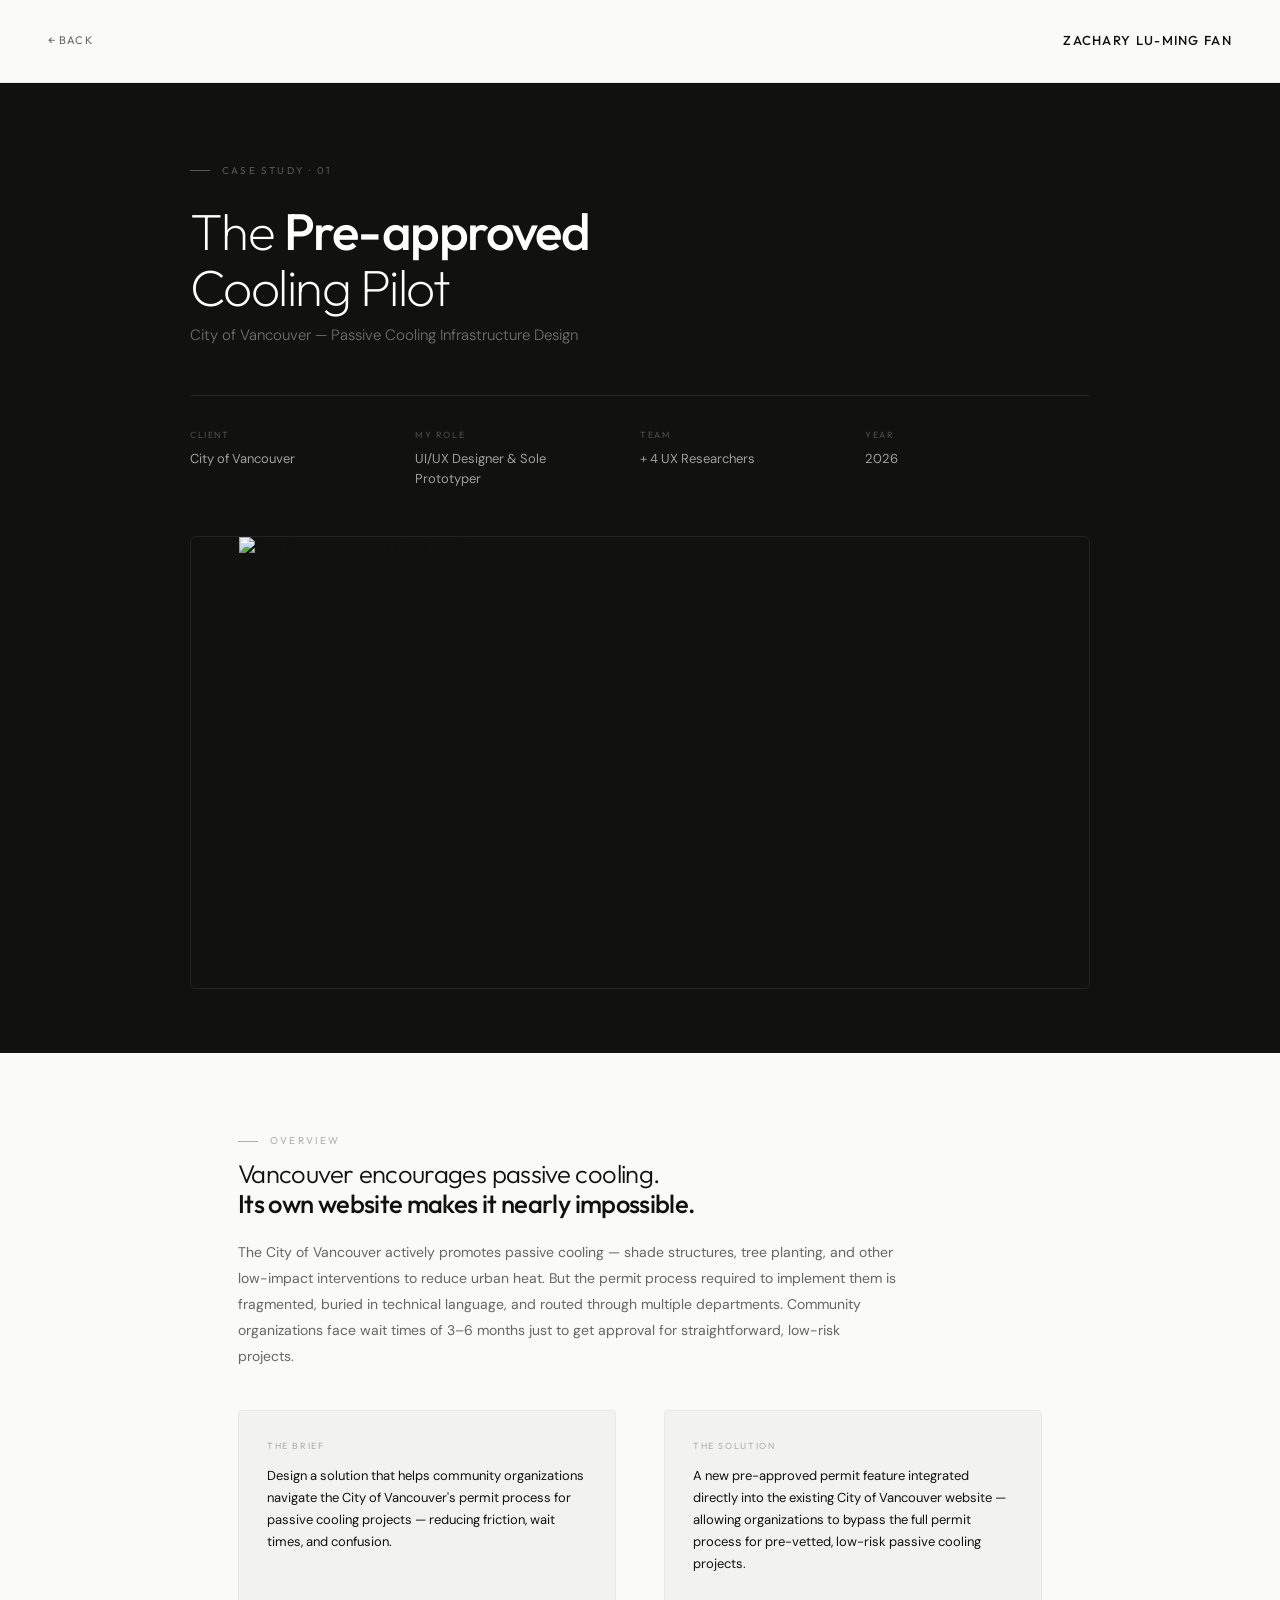
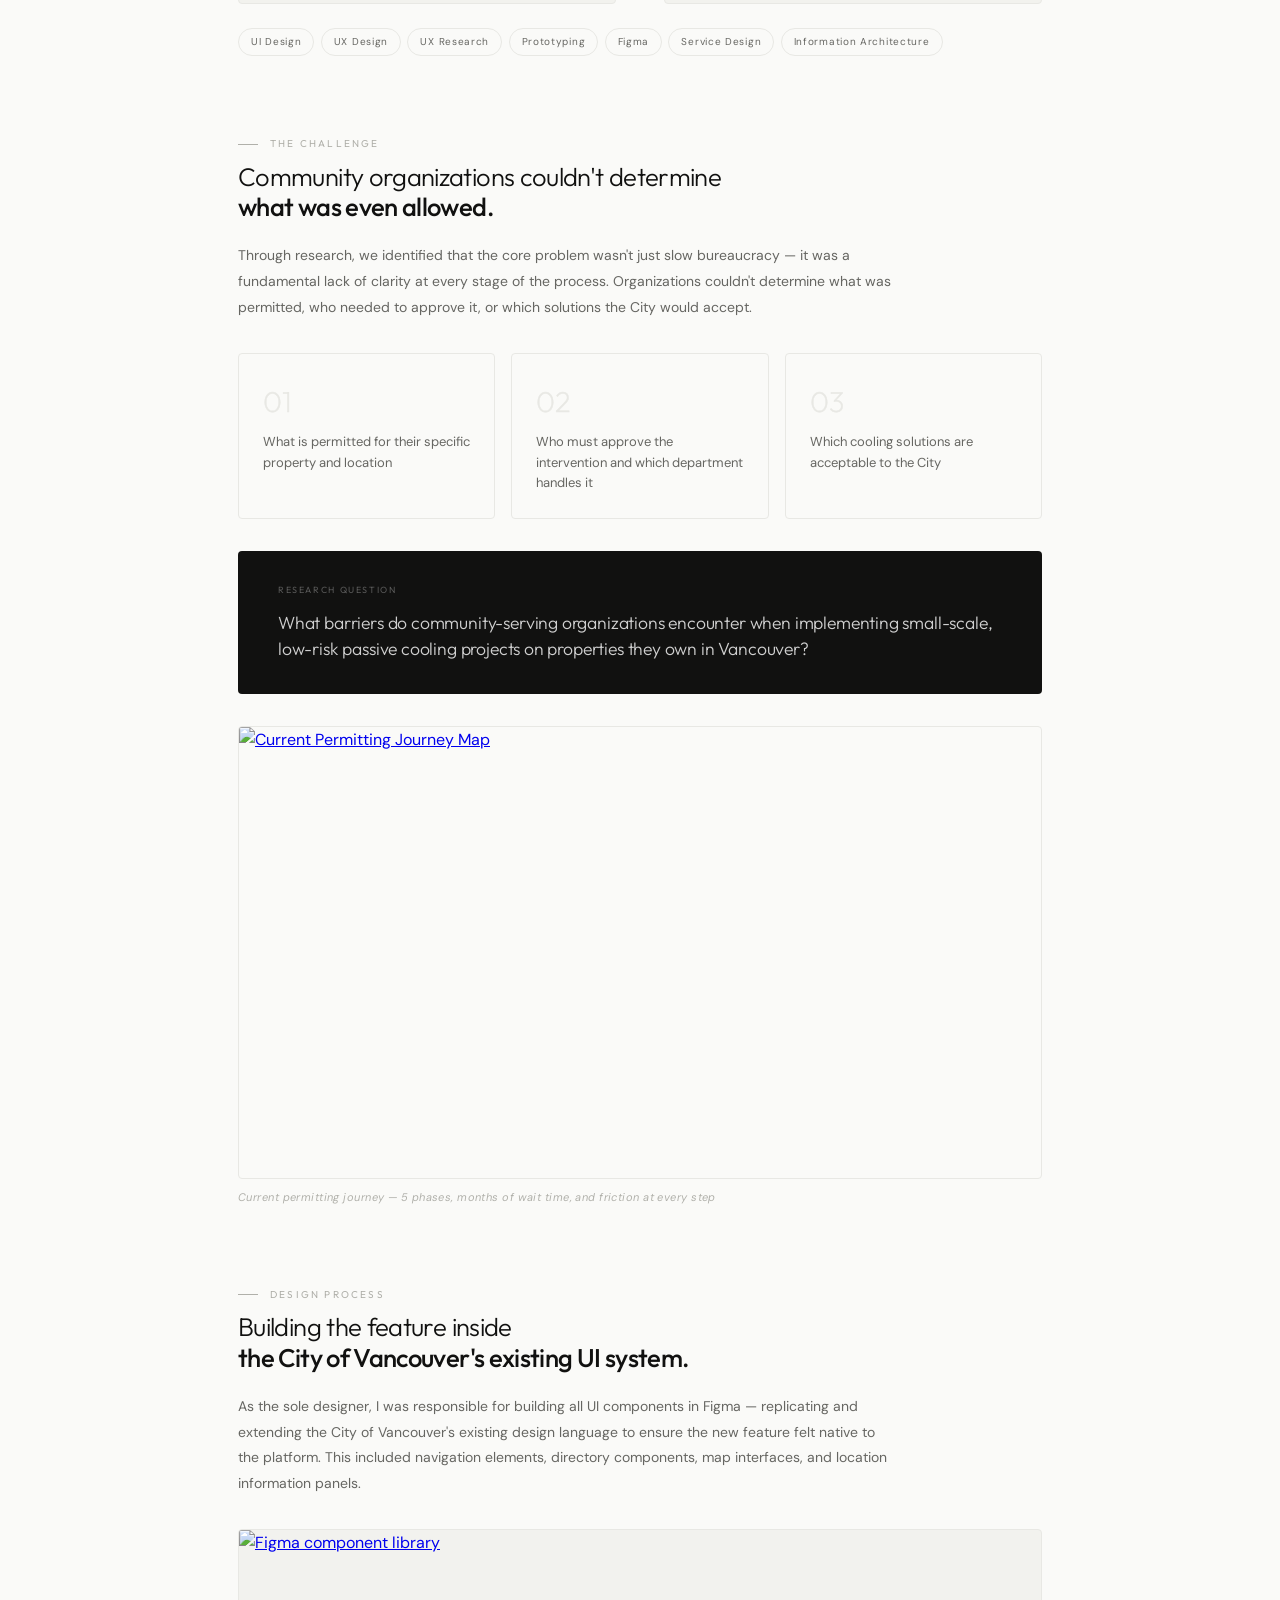
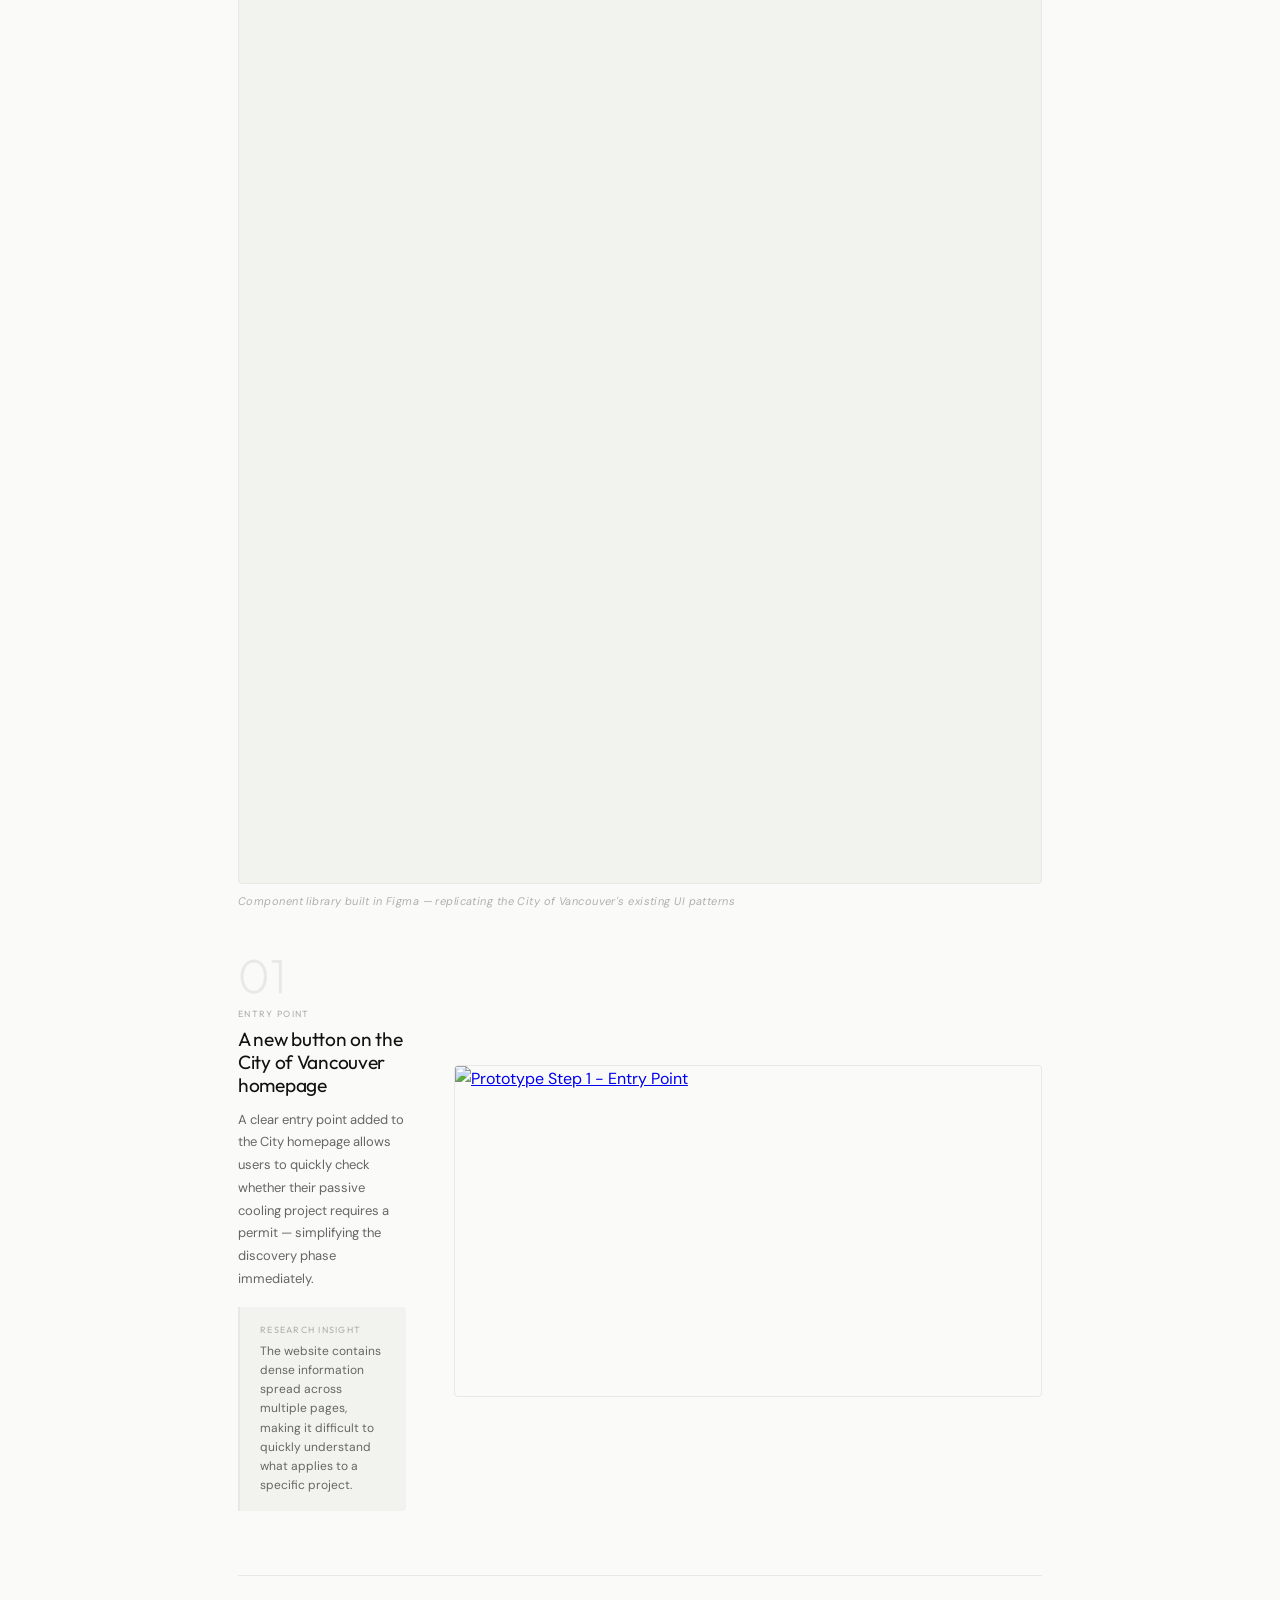
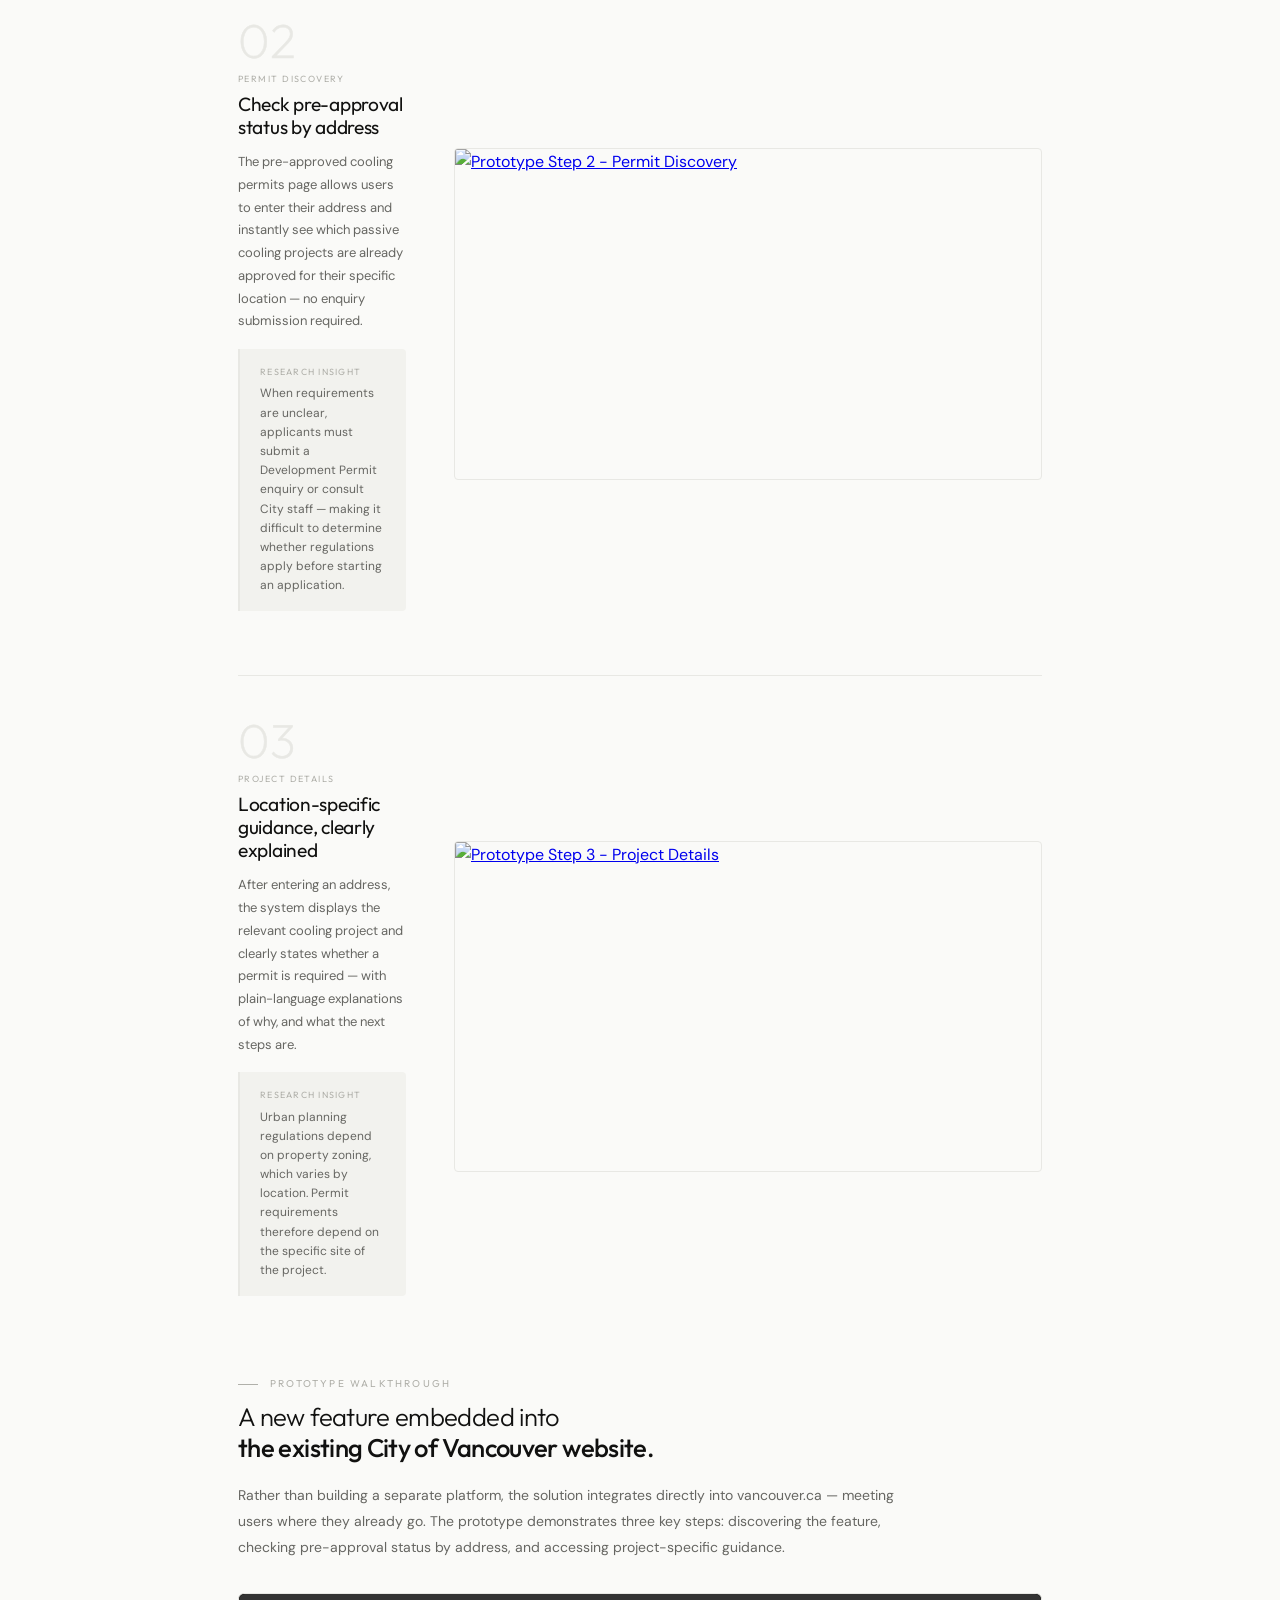
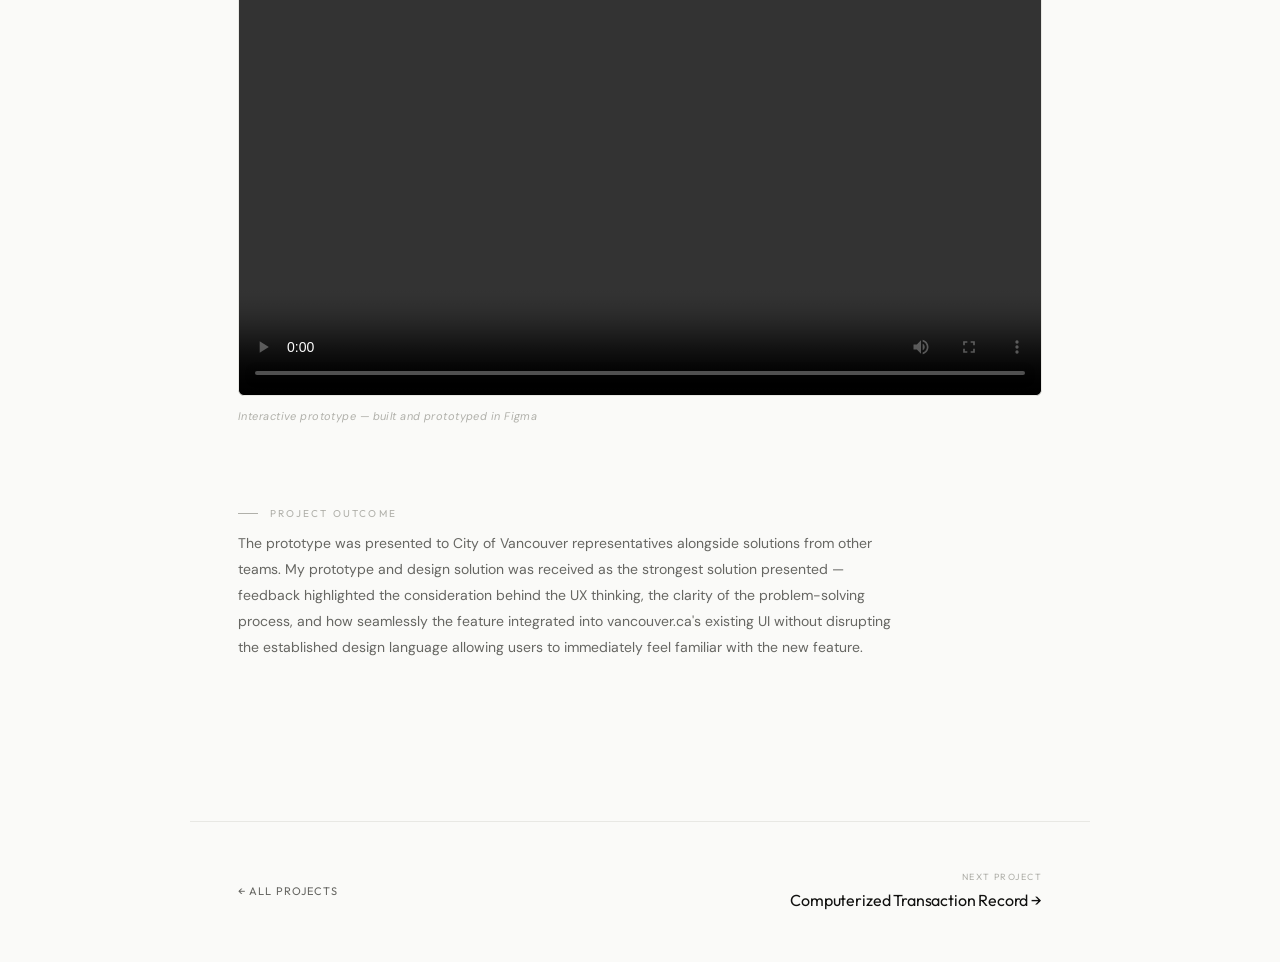
==== commit 8d64424d: "Reorder COV case study: prototype steps under Design Process, video walkthrough after Move the three" ====
--- a/cov_case_study.html
+++ b/cov_case_study.html
@@ -234,23 +234,22 @@
     </div>
   </div>
 
-  <!-- THE PROTOTYPE -->
-  <div class="case-section">
-    <div class="section-label">Prototype Walkthrough</div>
-    <h2 class="section-heading">A new feature embedded into<br><strong>the existing City of Vancouver website.</strong></h2>
-    <p class="section-body">Rather than building a separate platform, the solution integrates directly into vancouver.ca — meeting users where they already go. The prototype demonstrates three key steps: discovering the feature, checking pre-approval status by address, and accessing project-specific guidance.</p>
-    
-      <!-- <div class="video-wrap">
-        <iframe width="100%" height="500" src="https://www.youtube.com/embed/6tB-YWvu--Q?si=wEuU32ma7LL2cwFe&controls=0" title="YouTube video player" frameborder="0" allow="accelerometer; autoplay; clipboard-write; encrypted-media; gyroscope; picture-in-picture; web-share" referrerpolicy="strict-origin-when-cross-origin" allowfullscreen></iframe>
-      </div> -->
-
-      <div class="video-wrap">
-        <video controls preload="metadata" width="100%" style="border-radius: 6px; display: block;">
-          <source src="passive_cooling_prototype.mp4" type="video/mp4">
-        </video>
-      </div>
-
-    <div class="img-caption" style="margin-top:0.75rem;">Interactive prototype — built and prototyped in Figma</div>
+  <!-- DESIGN PROCESS -->
+  <div class="case-section">
+    <div class="section-label">Design Process</div>
+    <h2 class="section-heading">Building the feature inside<br><strong>the City of Vancouver's existing UI system.</strong></h2>
+    <p class="section-body">As the sole designer, I was responsible for building all UI components in Figma — replicating and extending the City of Vancouver's existing design language to ensure the new feature felt native to the platform. This included navigation elements, directory components, map interfaces, and location information panels.</p>
+    <div class="figma-wrap">
+      <a href="#lb-2" class="lightbox-link" aria-label="Enlarge image">
+        <img loading="lazy" src="cov-prototype-components-on-figma.png" width="789" height="937" alt="Figma component library">
+      </a>
+    </div>
+    <div class="img-caption">Component library built in Figma — replicating the City of Vancouver's existing UI patterns</div>
+    <div id="lb-2" class="lightbox">
+      <a href="#!" class="lightbox-backdrop" aria-label="Close enlarged image"></a>
+      <a href="#!" class="lightbox-close" aria-label="Close enlarged image">&times;</a>
+      <img src="cov-prototype-components-on-figma.png" alt="Figma component library">
+    </div>
 
     <div class="proto-steps">
       <div class="proto-step">
@@ -264,10 +263,10 @@
             <div class="insight-text">The website contains dense information spread across multiple pages, making it difficult to quickly understand what applies to a specific project.</div>
           </div>
         </div>
-        <a href="#lb-2" class="lightbox-link" aria-label="Enlarge image">
+        <a href="#lb-3" class="lightbox-link" aria-label="Enlarge image">
           <img loading="lazy" class="proto-step-img" src="cov-slide-5-prototype-landing-page.png" width="1920" height="1080" alt="Prototype Step 1 - Entry Point">
         </a>
-        <div id="lb-2" class="lightbox">
+        <div id="lb-3" class="lightbox">
           <a href="#!" class="lightbox-backdrop" aria-label="Close enlarged image"></a>
           <a href="#!" class="lightbox-close" aria-label="Close enlarged image">&times;</a>
           <img src="cov-slide-5-prototype-landing-page.png" alt="Prototype Step 1 - Entry Point">
@@ -285,10 +284,10 @@
             <div class="insight-text">When requirements are unclear, applicants must submit a Development Permit enquiry or consult City staff — making it difficult to determine whether regulations apply before starting an application.</div>
           </div>
         </div>
-        <a href="#lb-3" class="lightbox-link" aria-label="Enlarge image">
+        <a href="#lb-4" class="lightbox-link" aria-label="Enlarge image">
           <img loading="lazy" class="proto-step-img" src="cov-slide-6-prototype-permit-pre-approval-page.png" width="1920" height="1080" alt="Prototype Step 2 - Permit Discovery">
         </a>
-        <div id="lb-3" class="lightbox">
+        <div id="lb-4" class="lightbox">
           <a href="#!" class="lightbox-backdrop" aria-label="Close enlarged image"></a>
           <a href="#!" class="lightbox-close" aria-label="Close enlarged image">&times;</a>
           <img src="cov-slide-6-prototype-permit-pre-approval-page.png" alt="Prototype Step 2 - Permit Discovery">
@@ -306,10 +305,10 @@
             <div class="insight-text">Urban planning regulations depend on property zoning, which varies by location. Permit requirements therefore depend on the specific site of the project.</div>
           </div>
         </div>
-        <a href="#lb-4" class="lightbox-link" aria-label="Enlarge image">
+        <a href="#lb-5" class="lightbox-link" aria-label="Enlarge image">
           <img loading="lazy" class="proto-step-img" src="cov-slide-7-prototype-8.png" width="1920" height="1080" alt="Prototype Step 3 - Project Details">
         </a>
-        <div id="lb-4" class="lightbox">
+        <div id="lb-5" class="lightbox">
           <a href="#!" class="lightbox-backdrop" aria-label="Close enlarged image"></a>
           <a href="#!" class="lightbox-close" aria-label="Close enlarged image">&times;</a>
           <img src="cov-slide-7-prototype-8.png" alt="Prototype Step 3 - Project Details">
@@ -319,22 +318,23 @@
     </div>
   </div>
 
-  <!-- DESIGN PROCESS -->
-  <div class="case-section">
-    <div class="section-label">Design Process</div>
-    <h2 class="section-heading">Building the feature inside<br><strong>the City of Vancouver's existing UI system.</strong></h2>
-    <p class="section-body">As the sole designer, I was responsible for building all UI components in Figma — replicating and extending the City of Vancouver's existing design language to ensure the new feature felt native to the platform. This included navigation elements, directory components, map interfaces, and location information panels.</p>
-    <div class="figma-wrap">
-      <a href="#lb-5" class="lightbox-link" aria-label="Enlarge image">
-        <img loading="lazy" src="cov-prototype-components-on-figma.png" width="789" height="937" alt="Figma component library">
-      </a>
-    </div>
-    <div class="img-caption">Component library built in Figma — replicating the City of Vancouver's existing UI patterns</div>
-    <div id="lb-5" class="lightbox">
-      <a href="#!" class="lightbox-backdrop" aria-label="Close enlarged image"></a>
-      <a href="#!" class="lightbox-close" aria-label="Close enlarged image">&times;</a>
-      <img src="cov-prototype-components-on-figma.png" alt="Figma component library">
-    </div>
+  <!-- THE PROTOTYPE -->
+  <div class="case-section">
+    <div class="section-label">Prototype Walkthrough</div>
+    <h2 class="section-heading">A new feature embedded into<br><strong>the existing City of Vancouver website.</strong></h2>
+    <p class="section-body">Rather than building a separate platform, the solution integrates directly into vancouver.ca — meeting users where they already go. The prototype demonstrates three key steps: discovering the feature, checking pre-approval status by address, and accessing project-specific guidance.</p>
+    
+      <!-- <div class="video-wrap">
+        <iframe width="100%" height="500" src="https://www.youtube.com/embed/6tB-YWvu--Q?si=wEuU32ma7LL2cwFe&controls=0" title="YouTube video player" frameborder="0" allow="accelerometer; autoplay; clipboard-write; encrypted-media; gyroscope; picture-in-picture; web-share" referrerpolicy="strict-origin-when-cross-origin" allowfullscreen></iframe>
+      </div> -->
+
+      <div class="video-wrap">
+        <video controls preload="metadata" width="100%" style="border-radius: 6px; display: block;">
+          <source src="passive_cooling_prototype.mp4" type="video/mp4">
+        </video>
+      </div>
+
+    <div class="img-caption" style="margin-top:0.75rem;">Interactive prototype — built and prototyped in Figma</div>
   </div>
 
   <!-- PROJECT OUTCOME -->
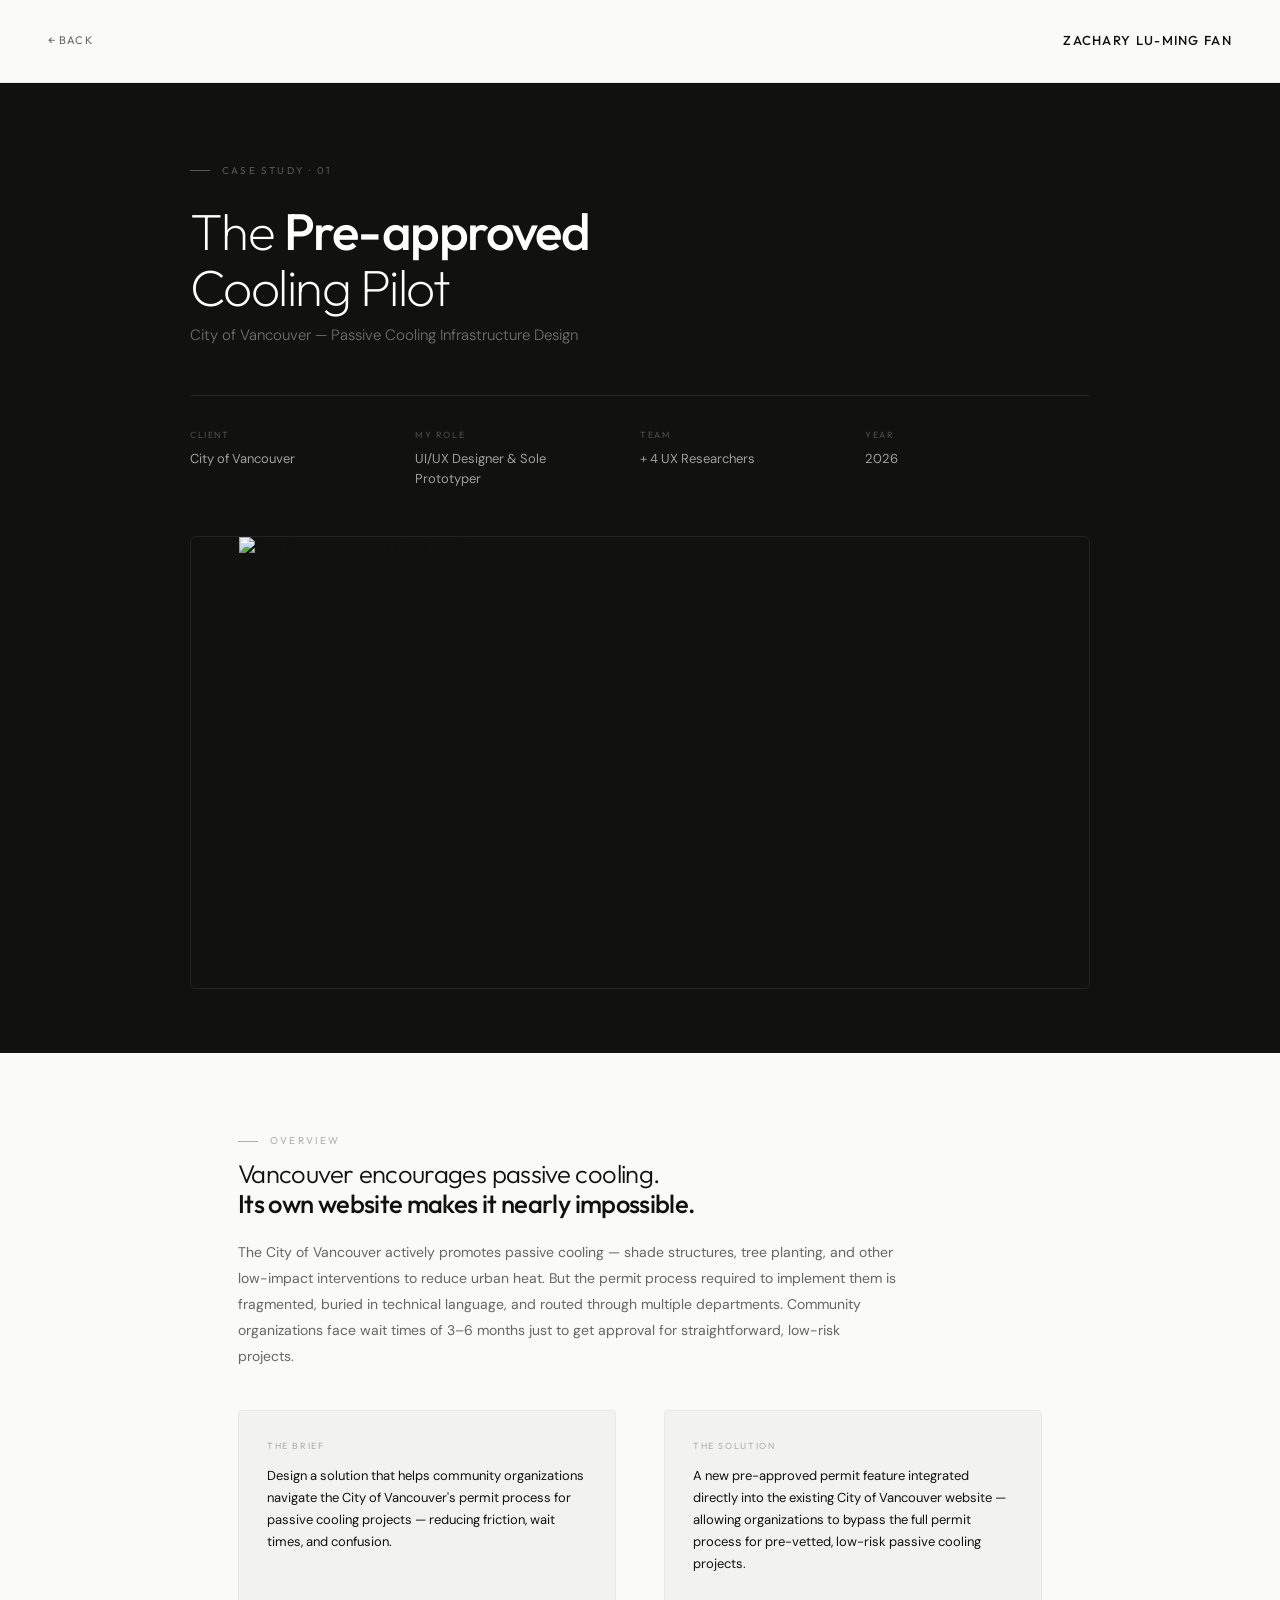
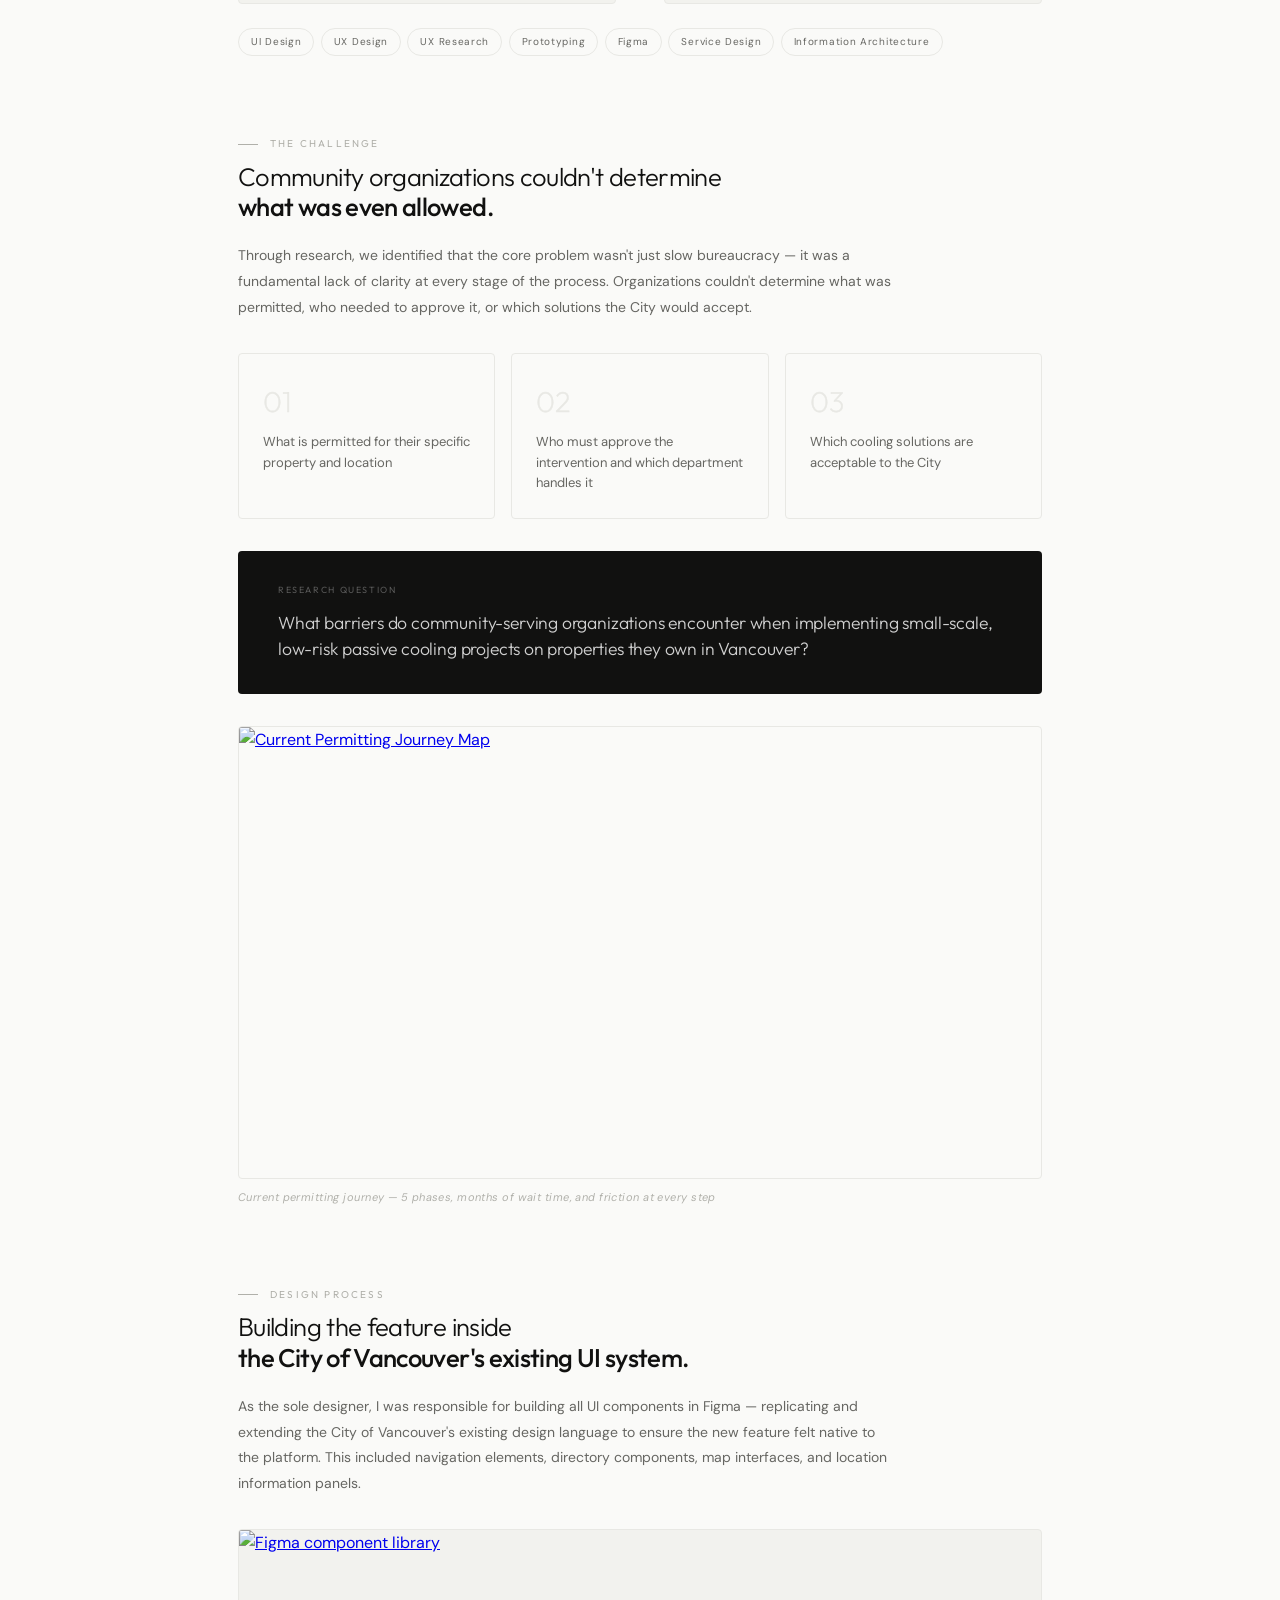
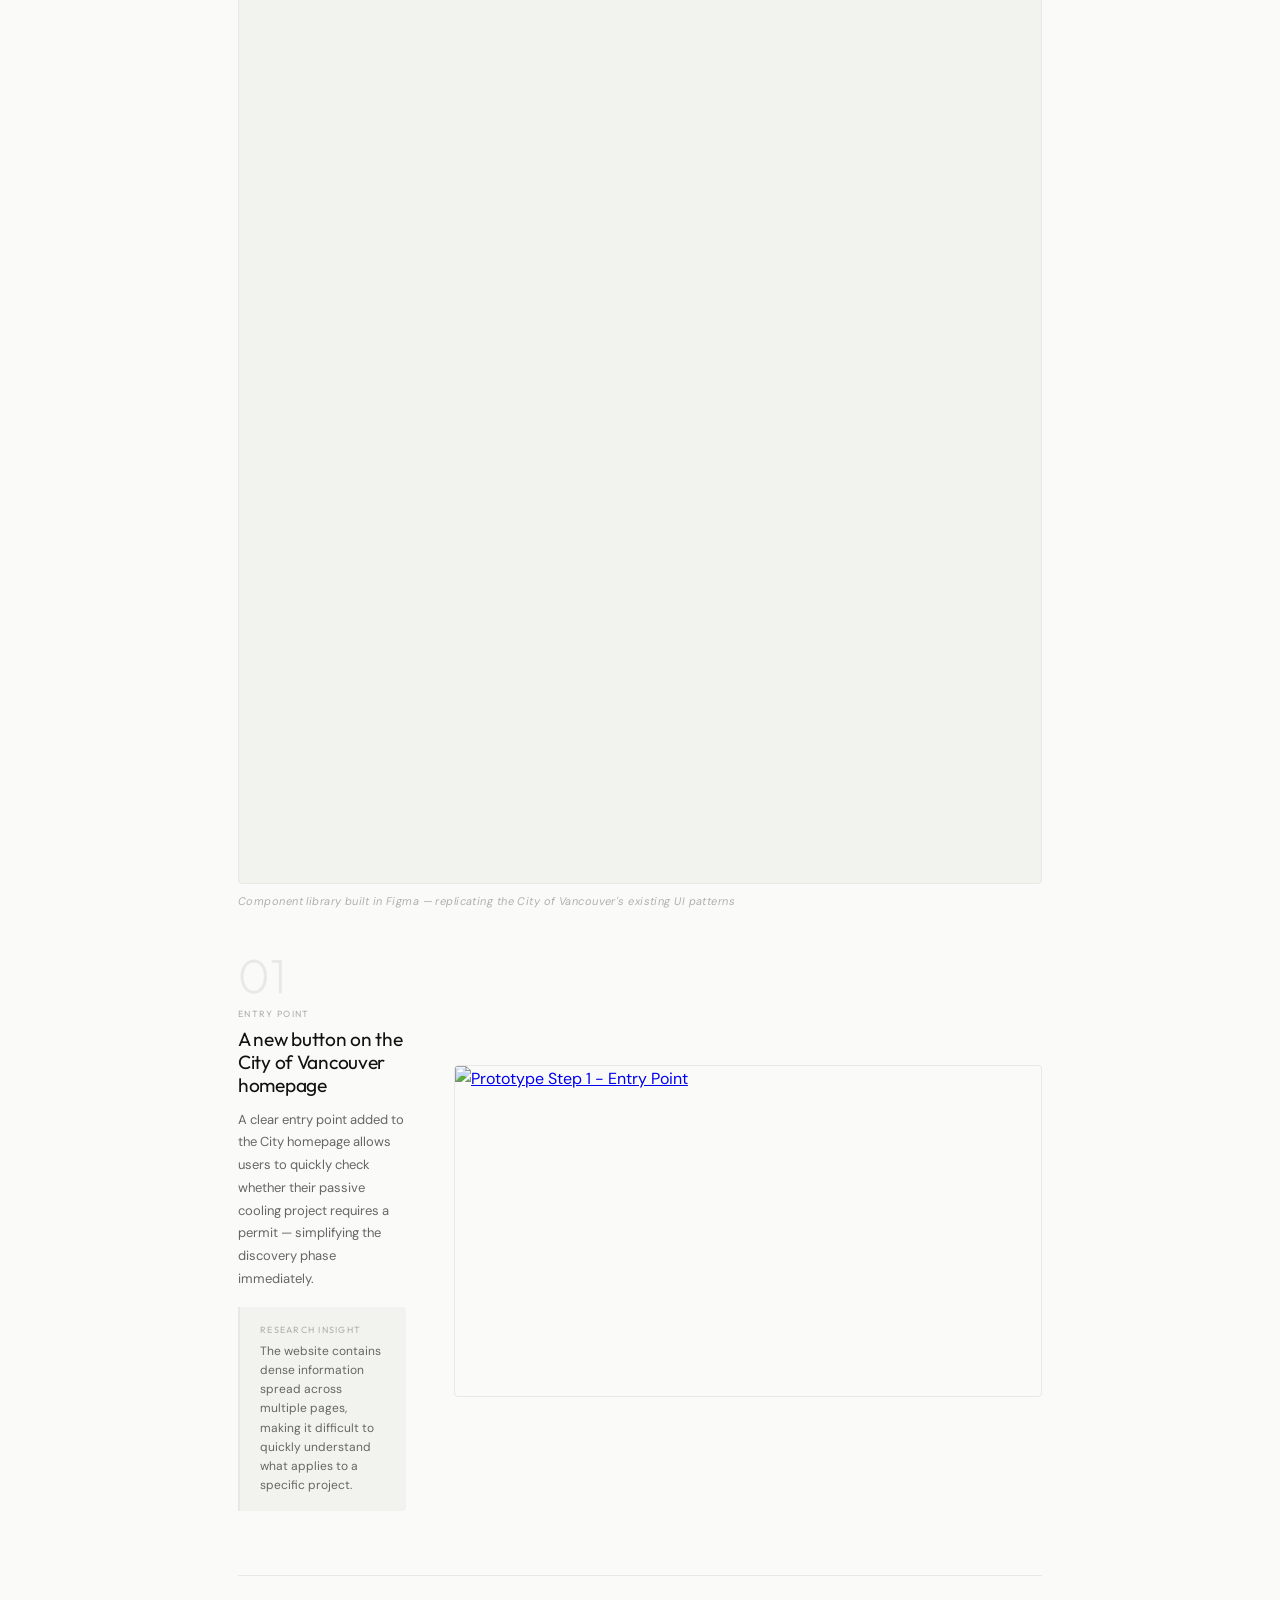
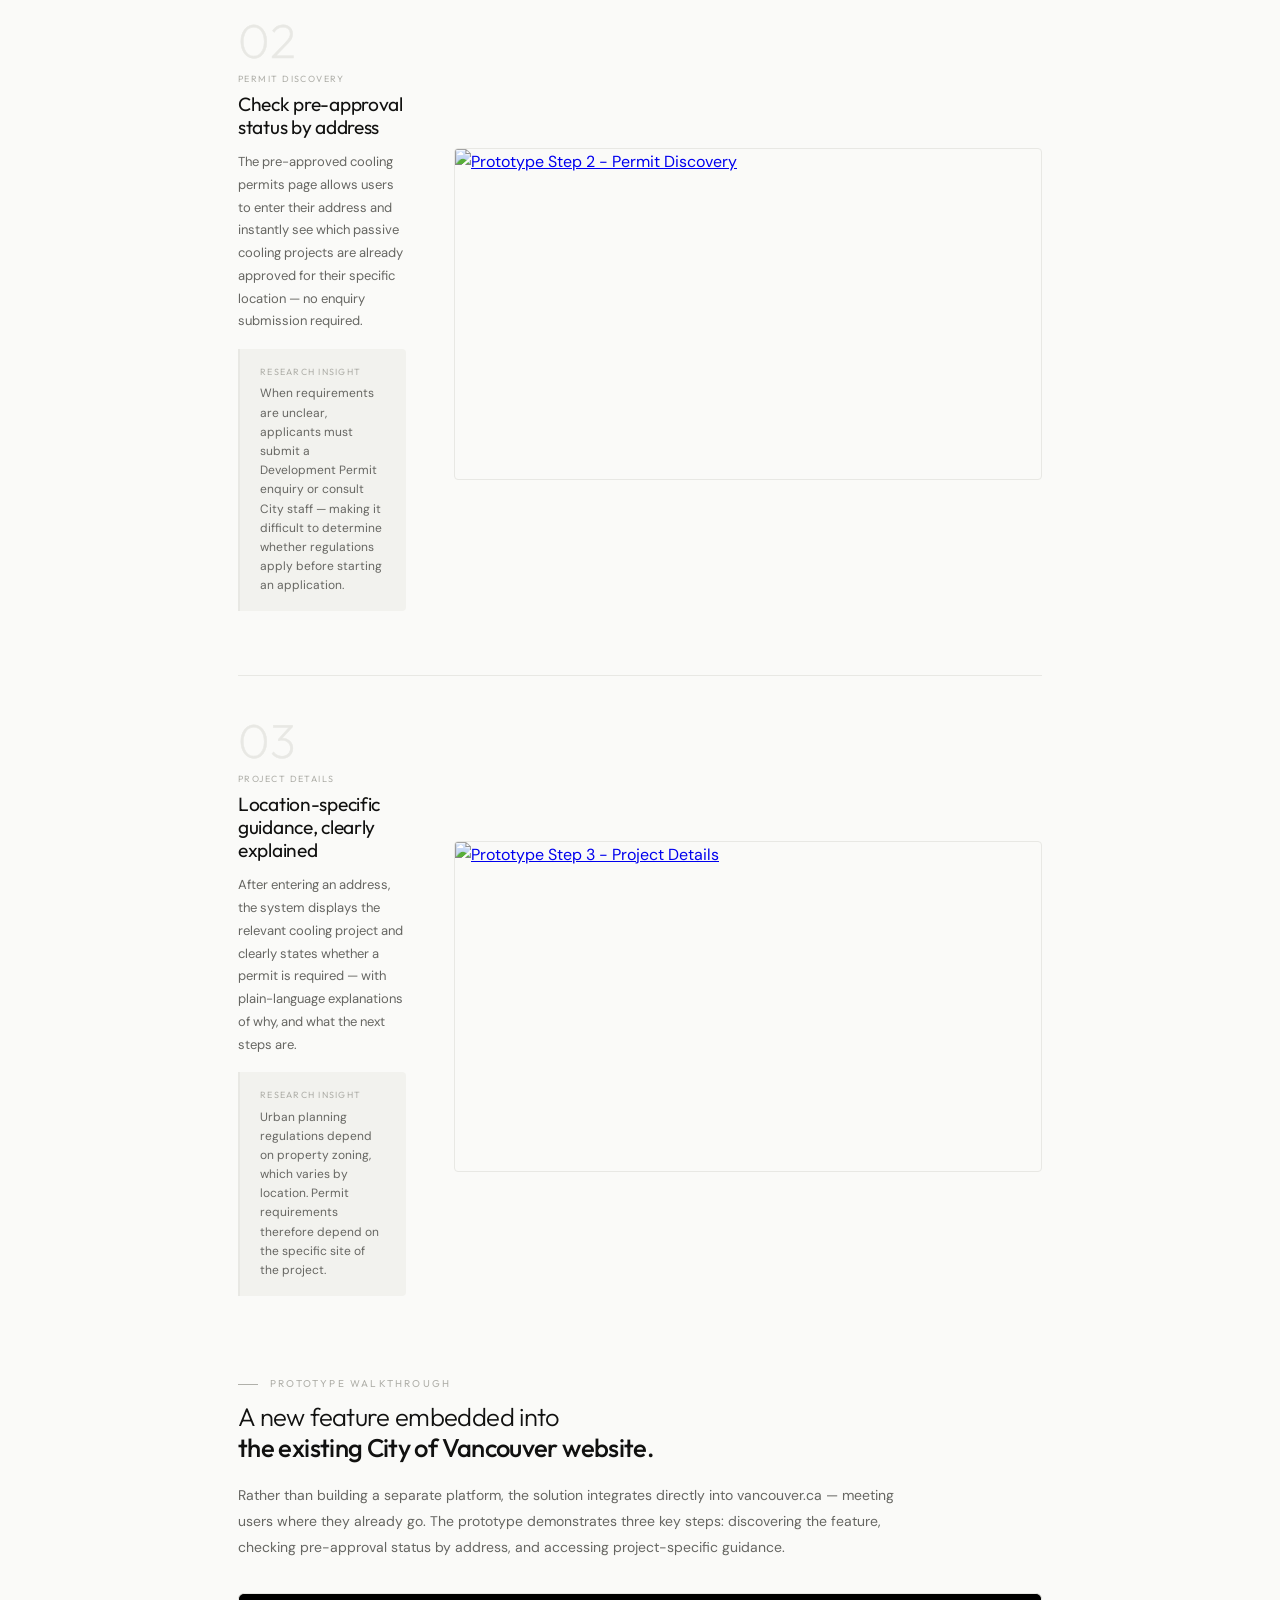
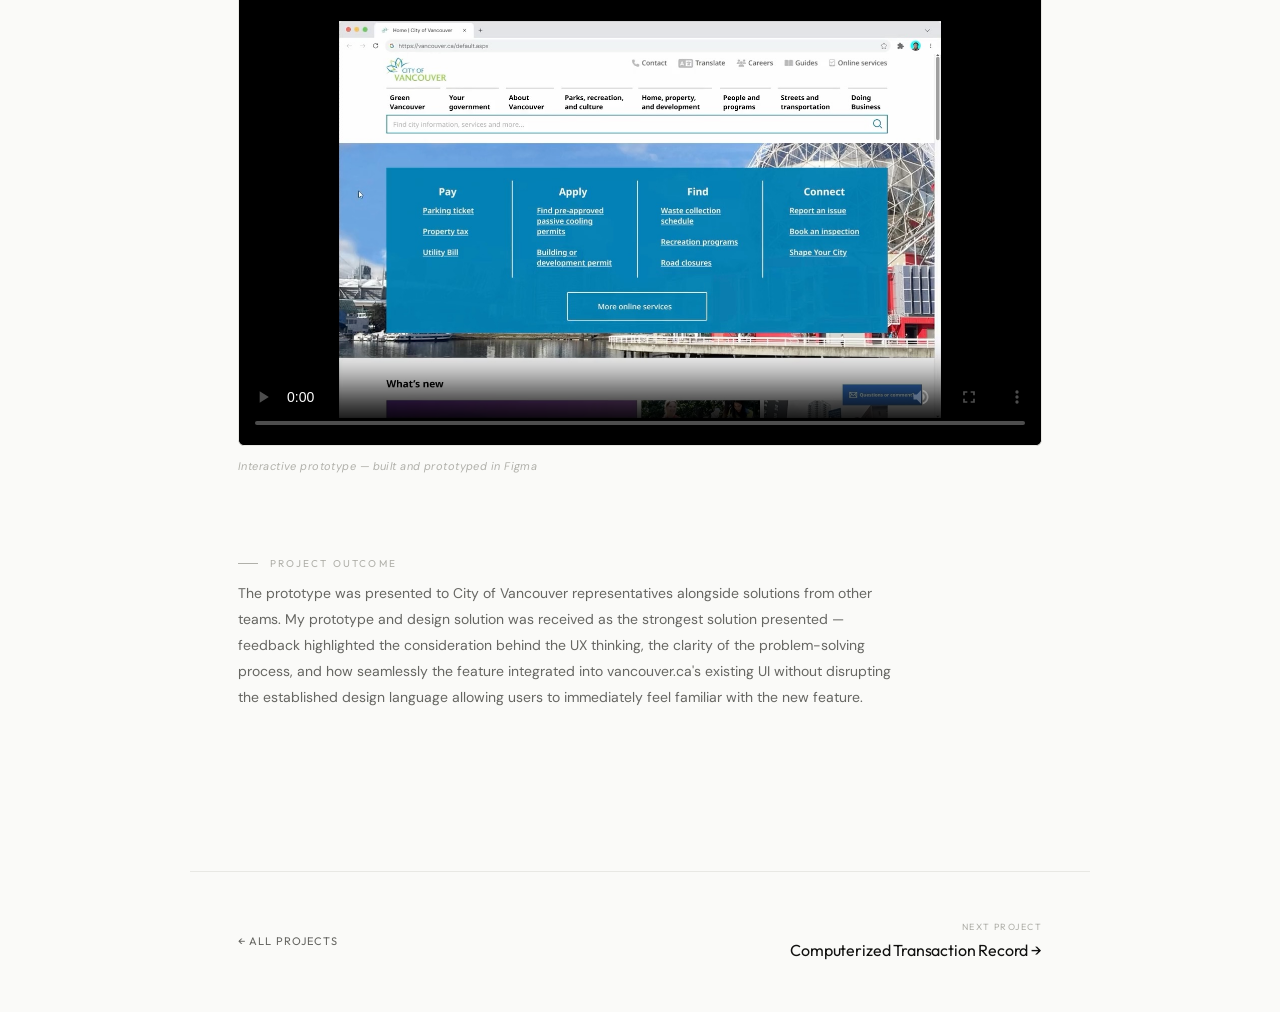
==== commit 5c887059: "Add poster thumbnails to COV and CTR demo videos Videos used preload="metadata", so browsers showed " ====
--- a/cov_case_study.html
+++ b/cov_case_study.html
@@ -329,7 +329,7 @@
       </div> -->
 
       <div class="video-wrap">
-        <video controls preload="metadata" width="100%" style="border-radius: 6px; display: block;">
+        <video controls preload="metadata" poster="cov-prototype-video-poster.jpg" width="100%" style="border-radius: 6px; display: block;">
           <source src="passive_cooling_prototype.mp4" type="video/mp4">
         </video>
       </div>
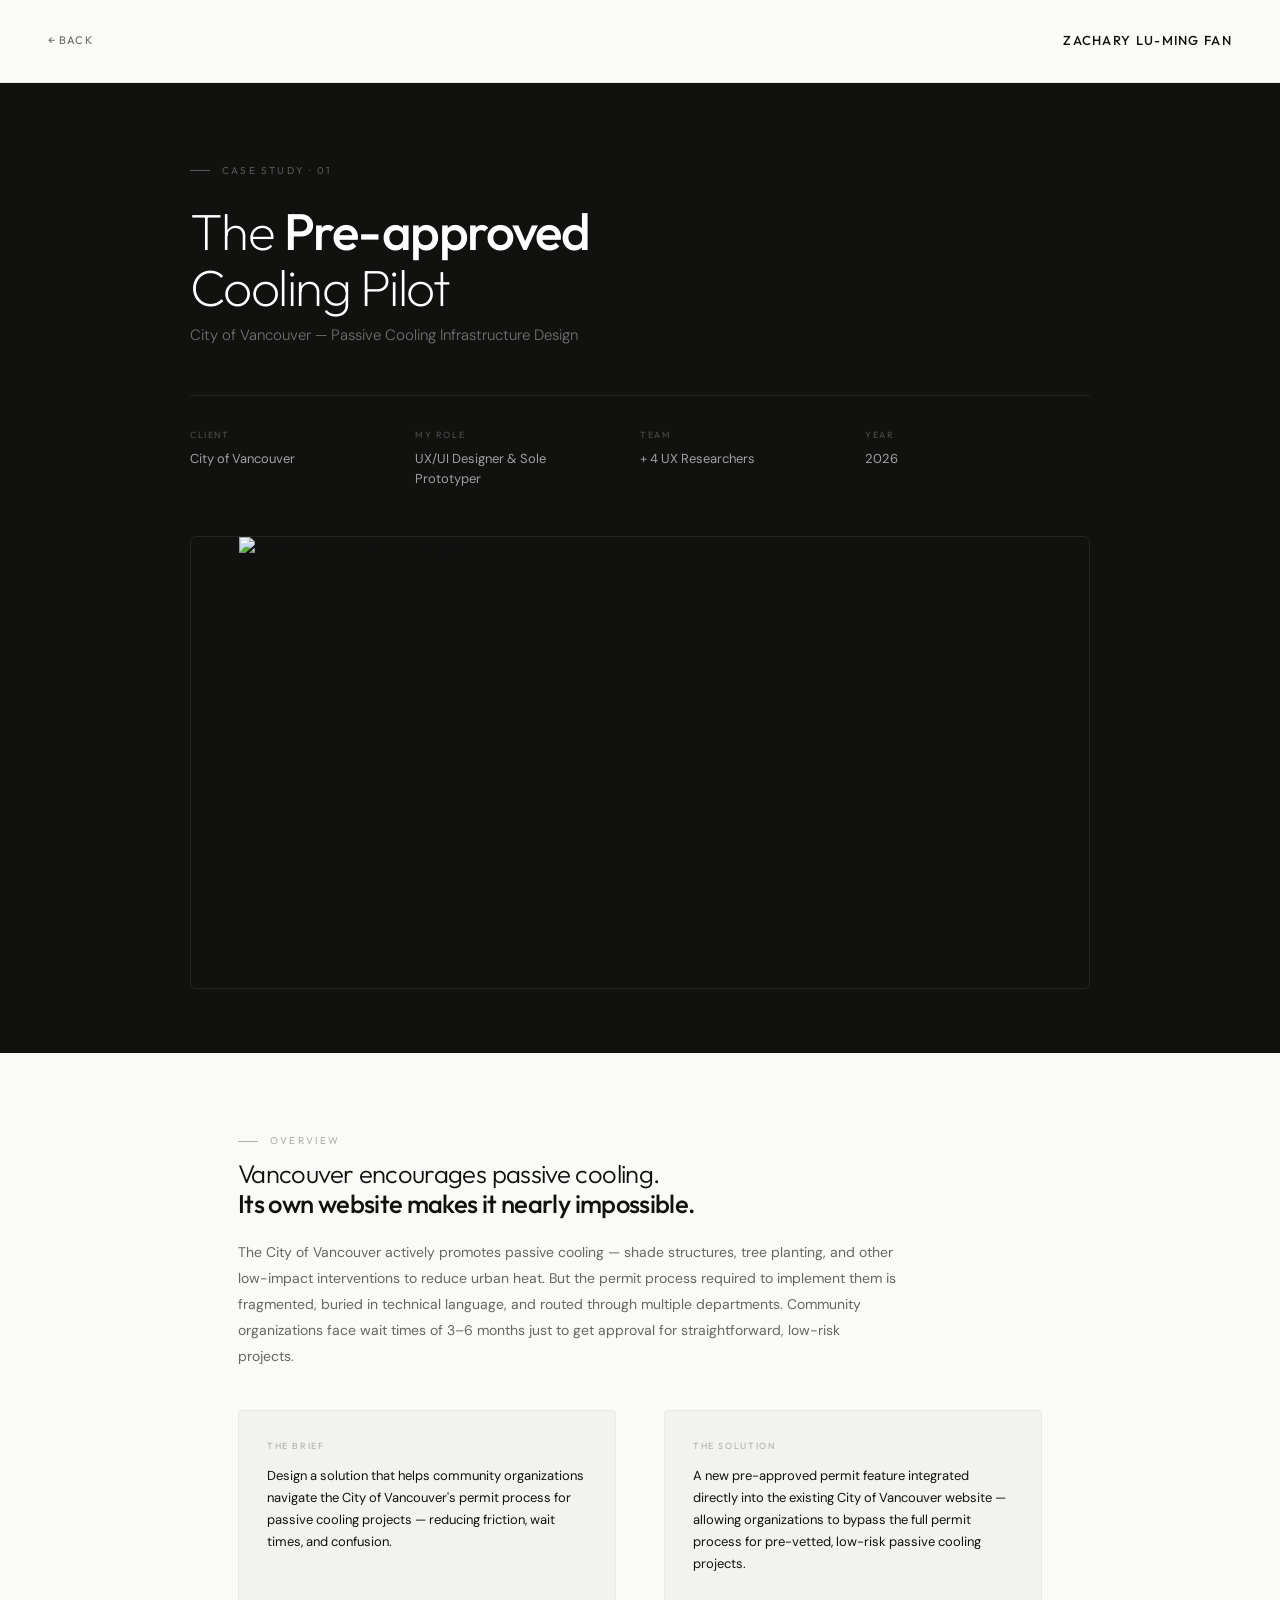
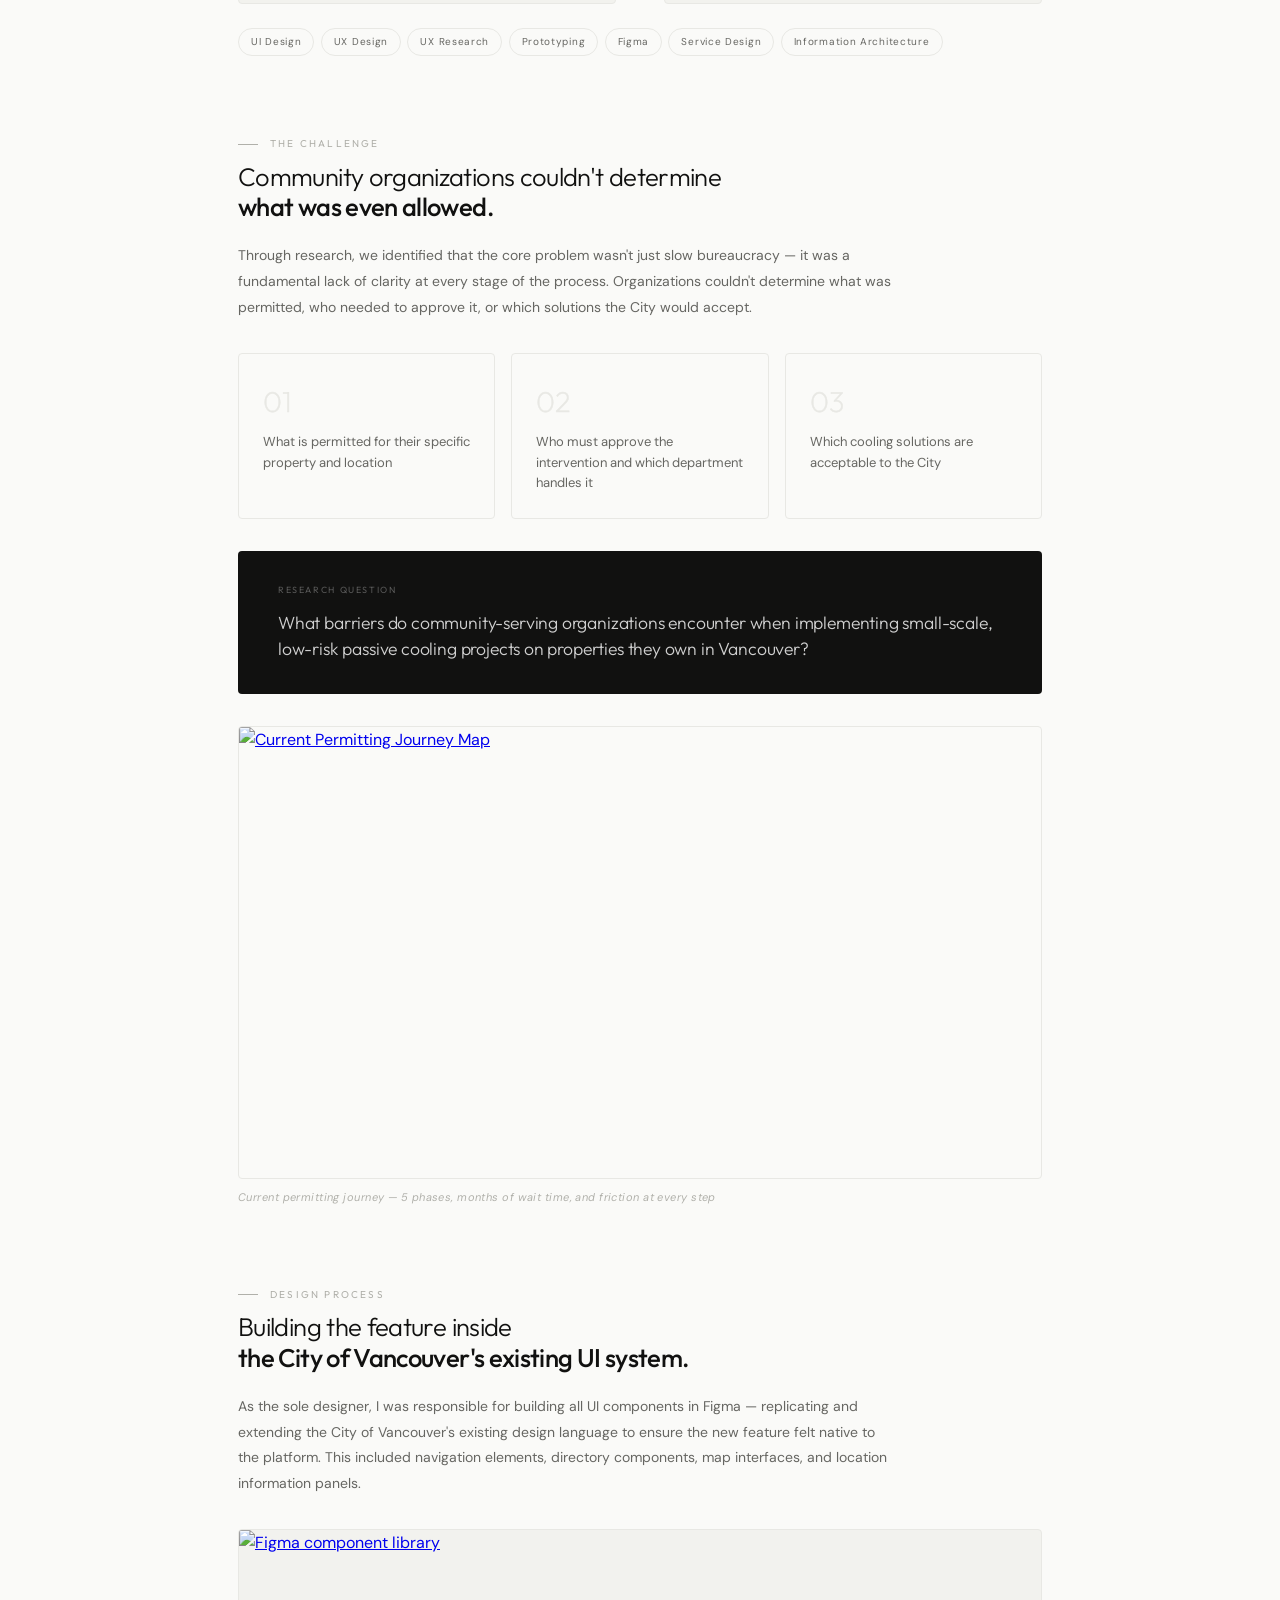
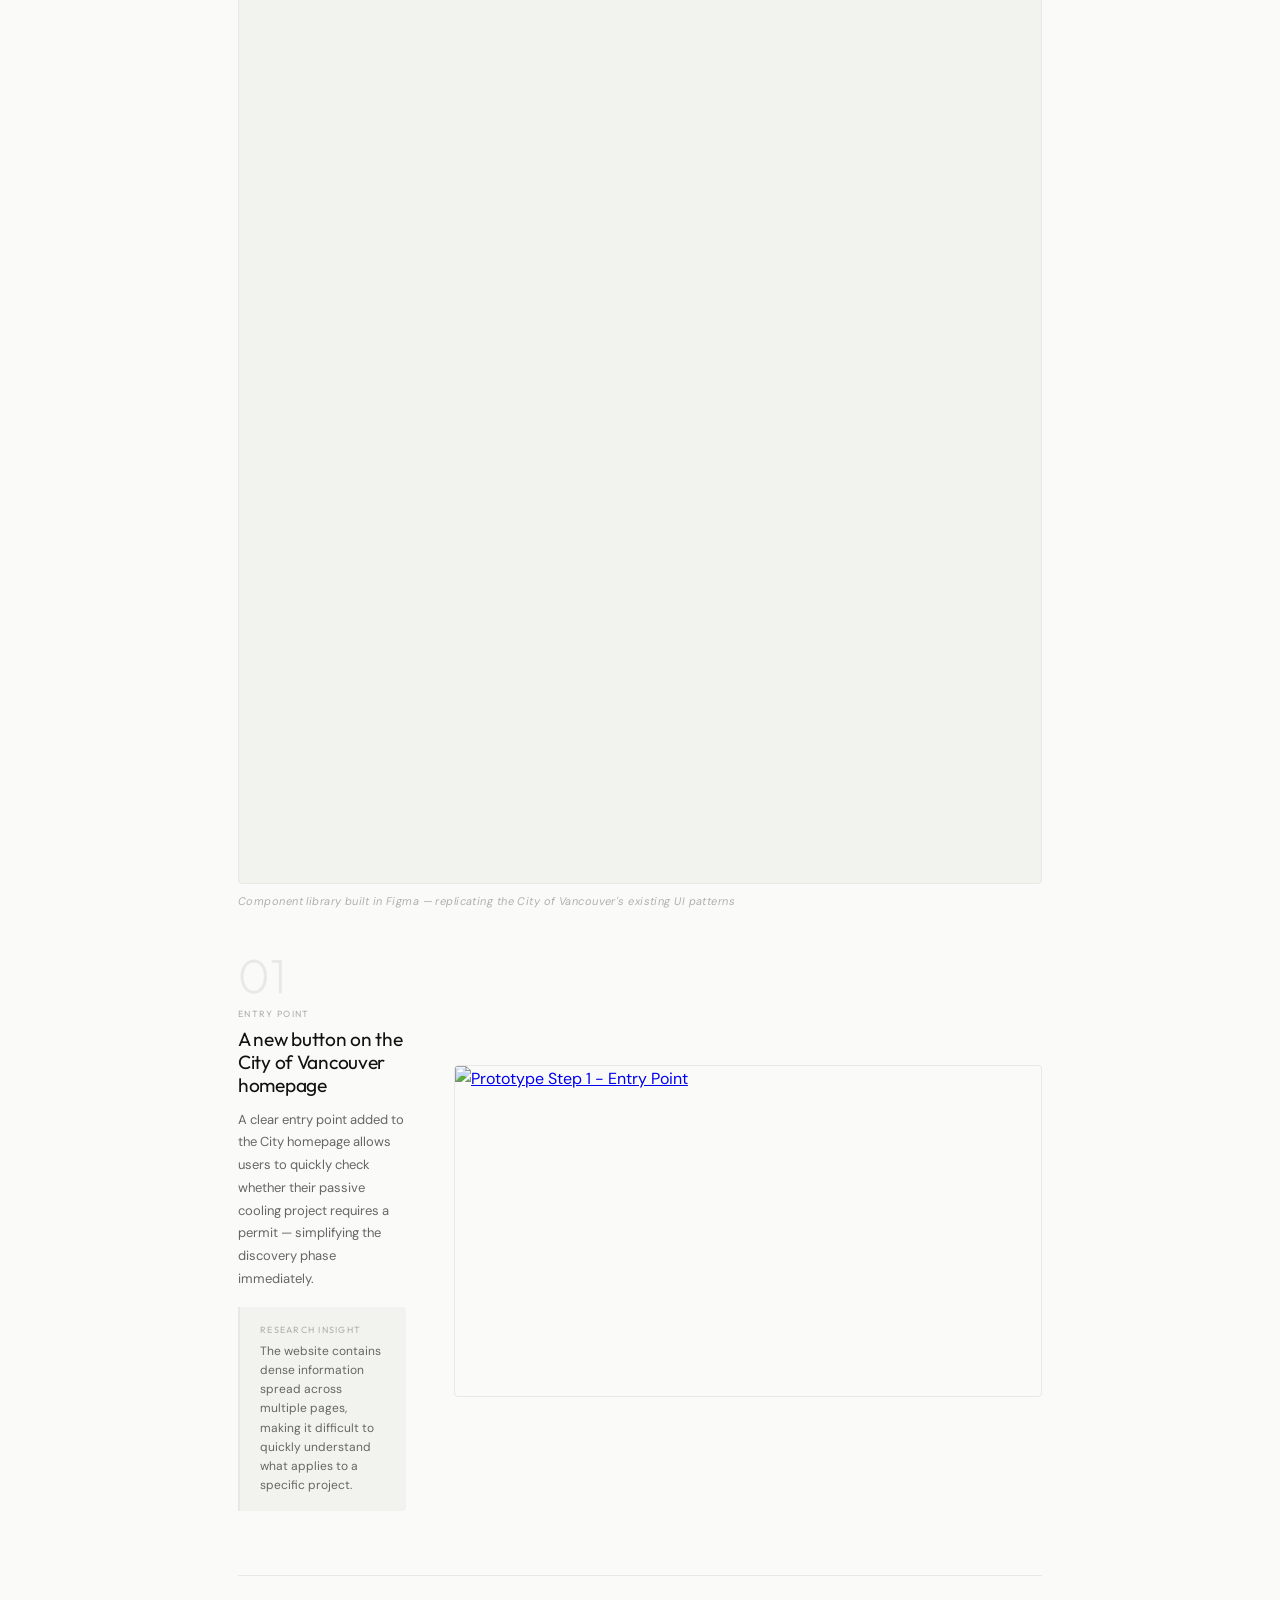
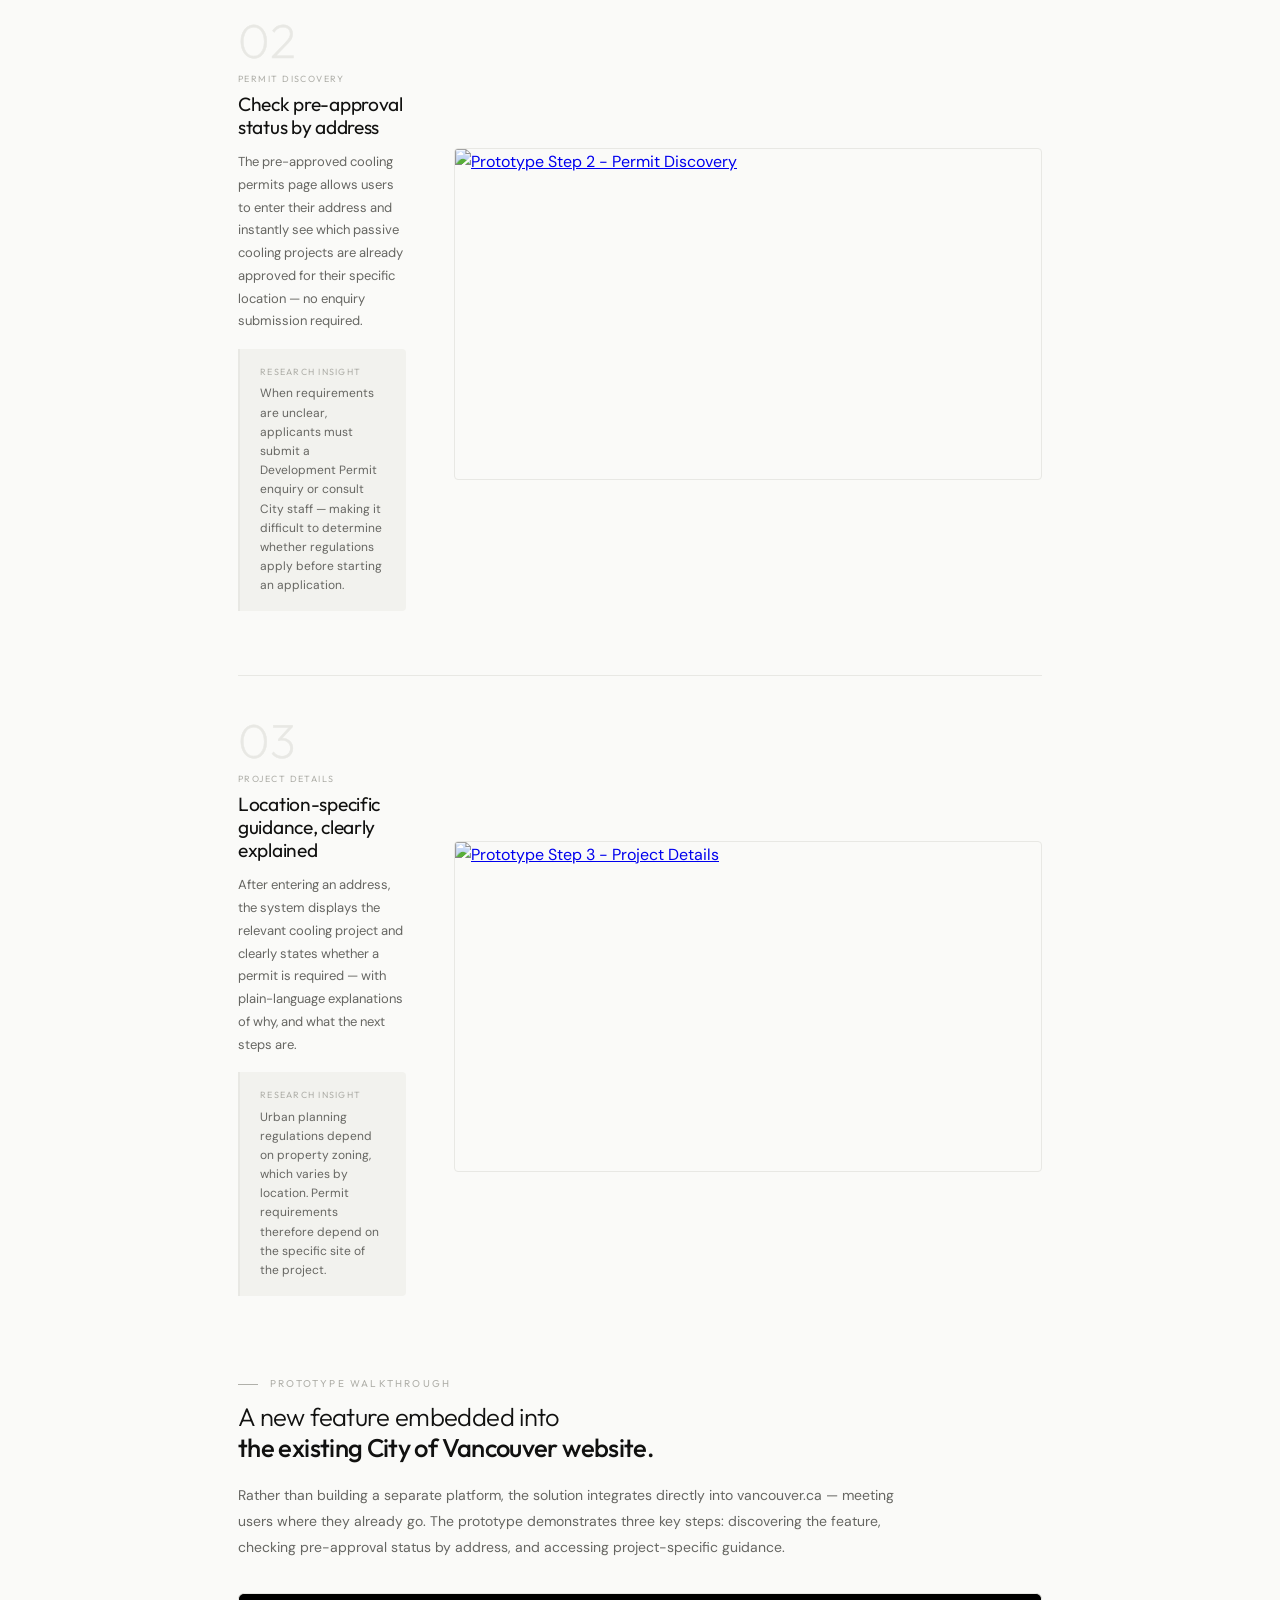
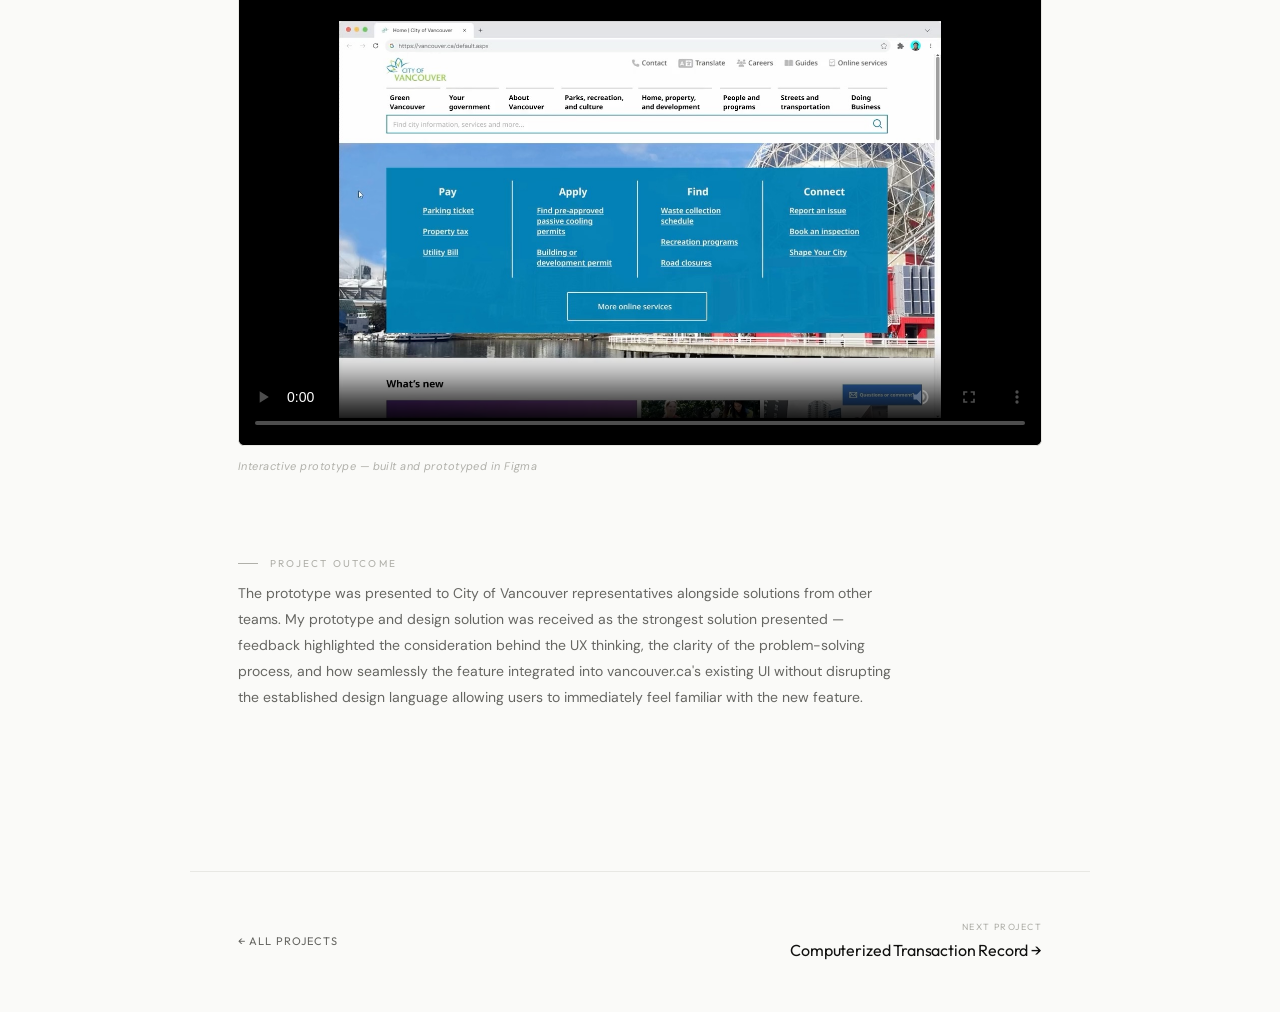
==== commit 720f0e2a: "Update resume to v8 and standardize UX/UI and Hong Kong-first wording - Point nav and footer Resume " ====
--- a/cov_case_study.html
+++ b/cov_case_study.html
@@ -154,7 +154,7 @@
       </div>
       <div class="case-meta-item">
         <div class="case-meta-label">My Role</div>
-        <div class="case-meta-value">UI/UX Designer &amp; Sole Prototyper</div>
+        <div class="case-meta-value">UX/UI Designer &amp; Sole Prototyper</div>
       </div>
       <div class="case-meta-item">
         <div class="case-meta-label">Team</div>
